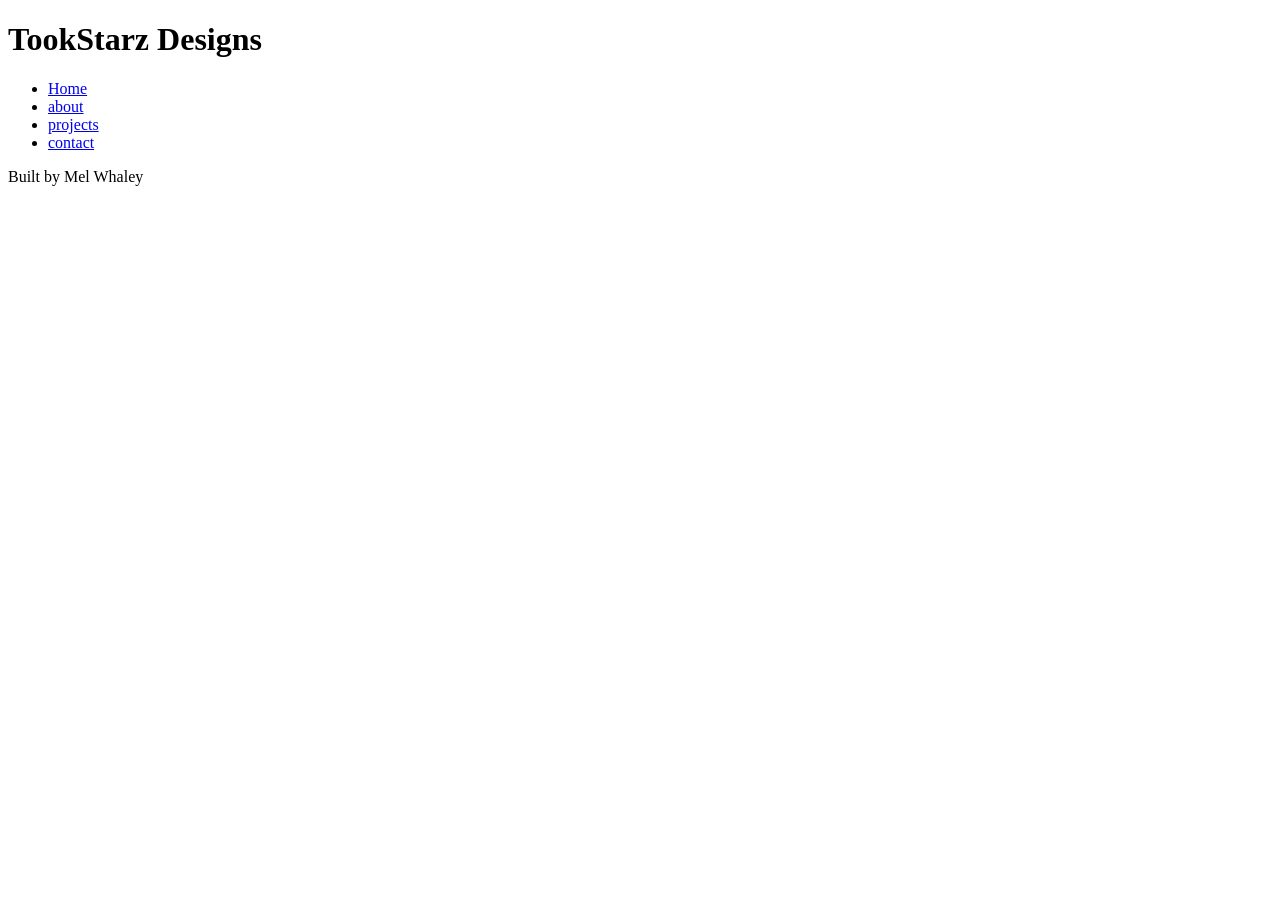
==== index.html @ 05fc2591 "html basics all the content necessary for code along" ====
<!DOCTYPE html>
<html lang="en">
<head>
    <meta charset="UTF-8">
    <meta name="viewport" content="width=device-width, initial-scale=1.0">
    <title>TookStarz Designs</title>
</head>
<body>
    <header>
        <h1>TookStarz Designs</h1>
        <p></p>
    </header>
    <nav>
    <ul>
        <li><a href="index.html">Home</a></li>
        <li><a href="about.html">about</a></li>
        <li><a href="projects.html">projects</a></li>
        <li><a href="contact.html">contact</a></li>
    </ul>
    </nav>
    <main>

    </main>
    <footer>
        <p>Built by Mel Whaley</p>
    </footer>
</body>
</html>
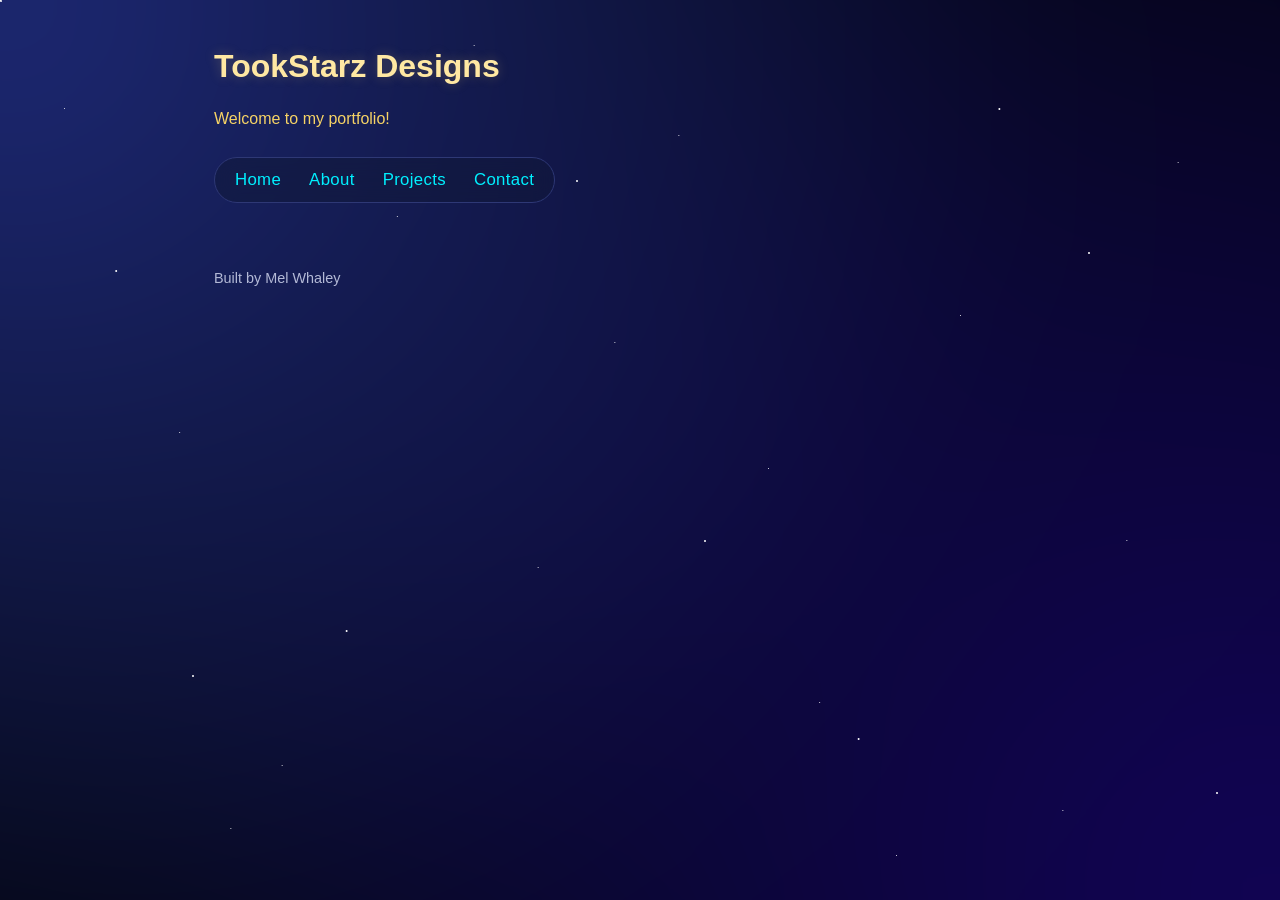
==== commit eb5184e7: "Style Corrections Corrected styles.css to style.css, custom background will appear." ====
--- a/index.html
+++ b/index.html
@@ -4,25 +4,40 @@
     <meta charset="UTF-8">
     <meta name="viewport" content="width=device-width, initial-scale=1.0">
     <title>TookStarz Designs</title>
+    <!-- Link your external stylesheet -->
+    <link rel="stylesheet" href="style.css">
 </head>
 <body>
-    <header>
-        <h1>TookStarz Designs</h1>
-        <p></p>
-    </header>
-    <nav>
-    <ul>
-        <li><a href="index.html">Home</a></li>
-        <li><a href="about.html">about</a></li>
-        <li><a href="projects.html">projects</a></li>
-        <li><a href="contact.html">contact</a></li>
-    </ul>
-    </nav>
-    <main>
+    <!-- Nebula background layers -->
+    <div class="nebula-container">
+        <div class="nebula-mesh"></div>
+        <div class="stars-layer-1"></div>
+        <div class="stars-layer-2"></div>
 
-    </main>
-    <footer>
-        <p>Built by Mel Whaley</p>
-    </footer>
+        <!-- Foreground content -->
+        <div class="content-wrapper">
+            <header>
+                <h1>TookStarz Designs</h1>
+                <p>Welcome to my portfolio!</p>
+            </header>
+
+            <nav aria-label="Main Navigation">
+                <ul>
+                    <li><a href="index.html">Home</a></li>
+                    <li><a href="about.html">About</a></li>
+                    <li><a href="projects.html">Projects</a></li>
+                    <li><a href="contact.html">Contact</a></li>
+                </ul>
+            </nav>
+
+            <main>
+                <!-- Add your project cards or intro sections here -->
+            </main>
+
+            <footer>
+                <p class="text-muted">Built by Mel Whaley</p>
+            </footer>
+        </div>
+    </div>
 </body>
 </html>
--- a/style.css
+++ b/style.css
@@ -0,0 +1,287 @@
+/* CSS by Mel Whaley */
+
+/* ==========================================================================
+   Space-Themed Color Palette & Variables
+   ========================================================================== */
+:root {
+  /* Surface & UI Accents */
+  --primary-color: #7B5CFA;        /* Deep Nebula Violet - buttons, active borders, focal accents */
+  --secondary-color: #12183A;      /* Midnight Surface - cards, navigation panels, elevated surfaces */
+  --secondary-border: #2E3875;     /* Subtle container outline to separate cards from the void */
+
+  /* Celestial Typography */
+  --text-color: #F6D365;           /* Warm Celestial Gold - primary body copy */
+  --text-heading: #FFE8A3;         /* Bright Starlight Gold - crisp headers */
+  --text-muted: #B3B9D6;           /* Soft Stardust Silver - subtitles, meta tags, and captions */
+
+  /* Cosmic Interactive States */
+  --link-color: #00F0FF;           /* Pulsar Cyan - high-contrast, luminous link text */
+  --link-hover-color: #FF5E8E;     /* Supernova Pink - energetic hover state */
+
+  /* Nebula Gradient Settings */
+  --nebula-tint: #1E2A78;          /* Deep royal blue accent from component controls */
+  --nebula-void: #010208;          /* Almost pure black void base */
+  --nebula-speed: 80s;             /* Animation loop duration */
+  --nebula-blur: 100px;            /* Vapor density */
+}
+
+/* ==========================================================================
+   Base Layout & Document Setup
+   ========================================================================== */
+*, *::before, *::after {
+  box-sizing: border-box;
+}
+
+html, body {
+  margin: 0;
+  padding: 0;
+  width: 100%;
+  min-height: 100%;
+  overflow-x: hidden;
+  background-color: var(--nebula-void);
+  font-family: -apple-system, BlinkMacSystemFont, "Segoe UI", Roboto, Helvetica, Arial, sans-serif;
+  color: var(--text-color);
+}
+
+/* ==========================================================================
+   Obsidian Nebula Animated Background
+   ========================================================================== */
+.nebula-container {
+  position: relative;
+  width: 100%;
+  min-height: 100vh;
+  overflow: hidden;
+  background-color: var(--nebula-void);
+}
+
+/* Swirling color mesh */
+.nebula-mesh {
+  position: absolute;
+  width: 200%;
+  height: 200%;
+  top: -50%;
+  left: -50%;
+  filter: blur(var(--nebula-blur));
+  background: 
+    radial-gradient(circle at 25% 25%, var(--nebula-tint) 0%, transparent 45%),
+    radial-gradient(circle at 75% 75%, #120458 0%, transparent 50%),
+    radial-gradient(circle at 50% 50%, #080B24 0%, var(--nebula-void) 70%),
+    radial-gradient(circle at 40% 80%, #1A0B2E 0%, transparent 40%),
+    radial-gradient(circle at 80% 20%, #050A30 0%, transparent 40%);
+  background-size: 100% 100%;
+  animation: rotateNebula var(--nebula-speed) linear infinite;
+  pointer-events: none;
+}
+
+@keyframes rotateNebula {
+  0% {
+    transform: rotate(0deg) scale(1);
+  }
+  50% {
+    transform: rotate(180deg) scale(1.1);
+  }
+  100% {
+    transform: rotate(360deg) scale(1);
+  }
+}
+
+/* Multi-layered CSS Starfield */
+.stars-layer-1,
+.stars-layer-2 {
+  position: absolute;
+  top: 0;
+  left: 0;
+  border-radius: 50%;
+  background: white;
+  z-index: 1;
+  pointer-events: none;
+}
+
+/* Layer 1: Fine distant stars */
+.stars-layer-1 {
+  width: 1px;
+  height: 1px;
+  box-shadow: 
+    5vw 12vh white, 14vw 48vh white, 22vw 85vh white, 31vw 24vh white,
+    42vw 63vh white, 53vw 15vh white, 64vw 78vh white, 75vw 35vh white,
+    83vw 90vh white, 92vw 18vh white, 18vw 92vh white, 37vw 5vh white,
+    60vw 52vh white, 88vw 60vh white, 48vw 38vh white, 70vw 95vh white;
+  animation: starTwinkle 3s ease-in-out infinite;
+}
+
+/* Layer 2: Brighter foreground stars with glow */
+.stars-layer-2 {
+  width: 2px;
+  height: 2px;
+  box-shadow: 
+    9vw 30vh 0 0 white, 27vw 70vh 0 0 white, 45vw 20vh 0 0 white,
+    67vw 82vh 0 0 white, 85vw 28vh 0 0 white, 15vw 75vh 0 0 white,
+    55vw 60vh 0 0 white, 78vw 12vh 0 0 white, 95vw 88vh 0 0 white;
+  animation: starTwinkle 4.5s ease-in-out infinite reverse;
+}
+
+@keyframes starTwinkle {
+  0%, 100% {
+    opacity: 0.1;
+  }
+  50% {
+    opacity: 0.8;
+  }
+}
+
+/* ==========================================================================
+   Typography & Structure
+   ========================================================================== */
+.content-wrapper {
+  position: relative;
+  z-index: 2;
+  max-width: 900px;
+  margin: 0 auto;
+  padding: 3rem 1.5rem;
+}
+
+h1, h2, h3, h4, h5, h6 {
+  color: var(--text-heading);
+  text-shadow: 0 0 12px rgba(246, 211, 101, 0.25);
+  margin-top: 0;
+}
+
+p {
+  line-height: 1.65;
+  color: var(--text-color);
+}
+
+.text-muted {
+  color: var(--text-muted);
+}
+
+/* ==========================================================================
+   Navigation Bar
+   ========================================================================== */
+nav {
+  margin: 1.5rem 0 2.5rem;
+}
+
+nav ul {
+  display: flex;
+  flex-wrap: wrap;
+  list-style: none;
+  padding: 0.75rem 1.25rem;
+  margin: 0;
+  gap: 1.75rem;
+  background: rgba(18, 24, 58, 0.55);
+  border: 1px solid var(--secondary-border);
+  border-radius: 9999px;
+  backdrop-filter: blur(12px);
+  -webkit-backdrop-filter: blur(12px);
+  width: fit-content;
+}
+
+nav a {
+  text-transform: capitalize;
+  font-size: 1.05rem;
+  letter-spacing: 0.02em;
+}
+
+/* ==========================================================================
+   Anchor Links & Buttons
+   ========================================================================== */
+a {
+  color: var(--link-color);
+  text-decoration: none;
+  font-weight: 500;
+  transition: color 0.2s ease, text-shadow 0.2s ease;
+}
+
+a:hover {
+  color: var(--link-hover-color);
+  text-shadow: 0 0 8px rgba(255, 94, 142, 0.4);
+}
+
+.button-primary {
+  display: inline-block;
+  background-color: var(--primary-color);
+  color: #FFFFFF;
+  padding: 0.75rem 1.5rem;
+  border-radius: 6px;
+  border: none;
+  font-weight: 600;
+  cursor: pointer;
+  text-align: center;
+  transition: transform 0.15s ease, background-color 0.2s ease, box-shadow 0.2s ease;
+}
+
+.button-primary:hover {
+  background-color: #9275FF;
+  box-shadow: 0 0 16px rgba(123, 92, 250, 0.5);
+  transform: translateY(-1px);
+  color: #FFFFFF;
+}
+
+/* ==========================================================================
+   Cards / Content Sections
+   ========================================================================== */
+.space-card {
+  background: rgba(18, 24, 58, 0.7);
+  border: 1px solid var(--secondary-border);
+  border-radius: 12px;
+  padding: 2rem;
+  backdrop-filter: blur(16px);
+  -webkit-backdrop-filter: blur(16px);
+  box-shadow: 0 8px 32px rgba(0, 0, 0, 0.37);
+  margin-bottom: 2rem;
+}
+
+/* ==========================================================================
+   Contact Form Styles
+   ========================================================================== */
+.contact-form {
+  display: flex;
+  flex-direction: column;
+  gap: 1.25rem;
+}
+
+.form-group {
+  display: flex;
+  flex-direction: column;
+  gap: 0.5rem;
+}
+
+.form-group label {
+  color: var(--text-heading);
+  font-size: 0.95rem;
+  font-weight: 500;
+}
+
+.form-group input,
+.form-group textarea {
+  width: 100%;
+  padding: 0.75rem 1rem;
+  background: rgba(1, 2, 8, 0.6);
+  border: 1px solid var(--secondary-border);
+  border-radius: 8px;
+  color: #FFFFFF;
+  font-family: inherit;
+  font-size: 1rem;
+  outline: none;
+  transition: border-color 0.2s ease, box-shadow 0.2s ease;
+}
+
+.form-group input:focus,
+.form-group textarea:focus {
+  border-color: var(--link-color);
+  box-shadow: 0 0 10px rgba(0, 240, 255, 0.25);
+}
+
+.form-group input::placeholder,
+.form-group textarea::placeholder {
+  color: rgba(179, 185, 214, 0.5);
+}
+
+/* ==========================================================================
+   Footer
+   ========================================================================== */
+footer {
+  margin-top: 4rem;
+  font-size: 0.9rem;
+}
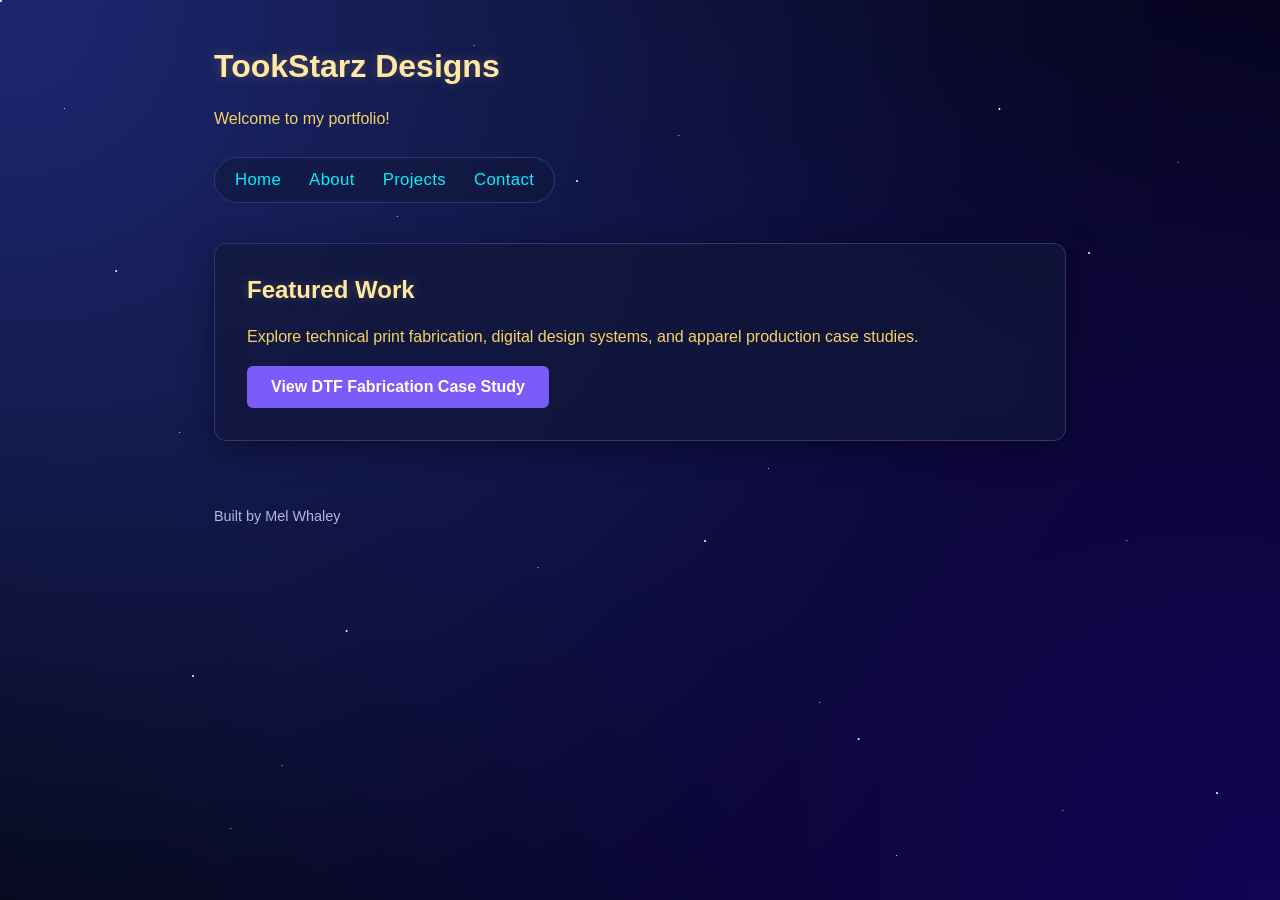
==== commit 2ba66b4d: "DTF Project 1 Adding in slide file and details about DTF, along with the 1st assignment" ====
--- a/index.html
+++ b/index.html
@@ -25,13 +25,19 @@
                 <ul>
                     <li><a href="index.html">Home</a></li>
                     <li><a href="about.html">About</a></li>
-                    <li><a href="projects.html">Projects</a></li>
+                    <li><a href="digital-to-film.html">Projects</a></li>
                     <li><a href="contact.html">Contact</a></li>
                 </ul>
             </nav>
 
             <main>
-                <!-- Add your project cards or intro sections here -->
+                <section class="space-card">
+                    <h2>Featured Work</h2>
+                    <p>
+                        Explore technical print fabrication, digital design systems, and apparel production case studies.
+                    </p>
+                    <a href="digital-to-film.html" class="button-primary">View DTF Fabrication Case Study</a>
+                </section>
             </main>
 
             <footer>
--- a/style.css
+++ b/style.css
@@ -155,6 +155,25 @@
   color: var(--text-muted);
 }
 
+/* Project Detail Lists */
+.project-details-list {
+  list-style: disc;
+  padding-left: 1.5rem;
+  margin: 1.25rem 0;
+  display: flex;
+  flex-direction: column;
+  gap: 0.85rem;
+}
+
+.project-details-list li {
+  line-height: 1.6;
+  color: var(--text-color);
+}
+
+.project-details-list strong {
+  color: var(--text-heading);
+}
+
 /* ==========================================================================
    Navigation Bar
    ========================================================================== */
@@ -233,6 +252,113 @@
 }
 
 /* ==========================================================================
+   CSS-Only Horizontal Slide Gallery (Scroll Snap)
+   ========================================================================== */
+.gallery-container {
+  position: relative;
+  width: 100%;
+  max-width: 850px;
+  margin: 1.75rem auto;
+  border-radius: 12px;
+  overflow: hidden;
+  background: rgba(1, 2, 8, 0.75);
+  border: 1px solid var(--secondary-border);
+  box-shadow: 0 8px 24px rgba(0, 0, 0, 0.6);
+}
+
+.slider {
+  display: flex;
+  flex-direction: row;
+  overflow-x: auto;
+  scroll-snap-type: x mandatory;
+  scroll-behavior: smooth;
+  scrollbar-width: thin;
+  scrollbar-color: var(--primary-color) rgba(1, 2, 8, 0.8);
+  -webkit-overflow-scrolling: touch;
+}
+
+.slider::-webkit-scrollbar {
+  height: 8px;
+}
+
+.slider::-webkit-scrollbar-track {
+  background: rgba(1, 2, 8, 0.8);
+}
+
+.slider::-webkit-scrollbar-thumb {
+  background-color: var(--primary-color);
+  border-radius: 4px;
+}
+
+/* Constrains each slide to exactly one viewport frame */
+.slide {
+  flex: 0 0 100%;
+  width: 100%;
+  scroll-snap-align: start;
+  scroll-snap-stop: always;
+  display: flex;
+  flex-direction: column;
+  align-items: center;
+  justify-content: center;
+  padding: 1.25rem;
+  box-sizing: border-box;
+}
+
+/* Scales images responsibly and keeps screenshots fully contained */
+.slide img {
+  width: 100%;
+  max-height: 440px;
+  object-fit: contain;
+  border-radius: 8px;
+  background: #000000;
+  border: 1px solid rgba(255, 255, 255, 0.08);
+}
+
+.slide-caption {
+  margin: 0.85rem 0 0;
+  font-size: 0.9rem;
+  color: var(--text-muted);
+  text-align: center;
+  line-height: 1.4;
+}
+
+/* Numbered Navigation Pills */
+.slider-nav {
+  display: flex;
+  justify-content: center;
+  align-items: center;
+  gap: 0.75rem;
+  padding: 0.85rem;
+  background: rgba(18, 24, 58, 0.6);
+  border-top: 1px solid var(--secondary-border);
+}
+
+.slider-nav a {
+  display: flex;
+  align-items: center;
+  justify-content: center;
+  width: 2.2rem;
+  height: 2.2rem;
+  border-radius: 50%;
+  background: rgba(18, 24, 58, 0.9);
+  border: 1px solid var(--secondary-border);
+  color: var(--link-color);
+  font-size: 0.9rem;
+  font-weight: 600;
+  text-decoration: none;
+  transition: all 0.2s ease;
+}
+
+.slider-nav a:hover,
+.slider-nav a:focus {
+  background: var(--primary-color);
+  color: #FFFFFF;
+  border-color: var(--primary-color);
+  box-shadow: 0 0 10px rgba(123, 92, 250, 0.5);
+  transform: translateY(-2px);
+}
+
+/* ==========================================================================
    Contact Form Styles
    ========================================================================== */
 .contact-form {
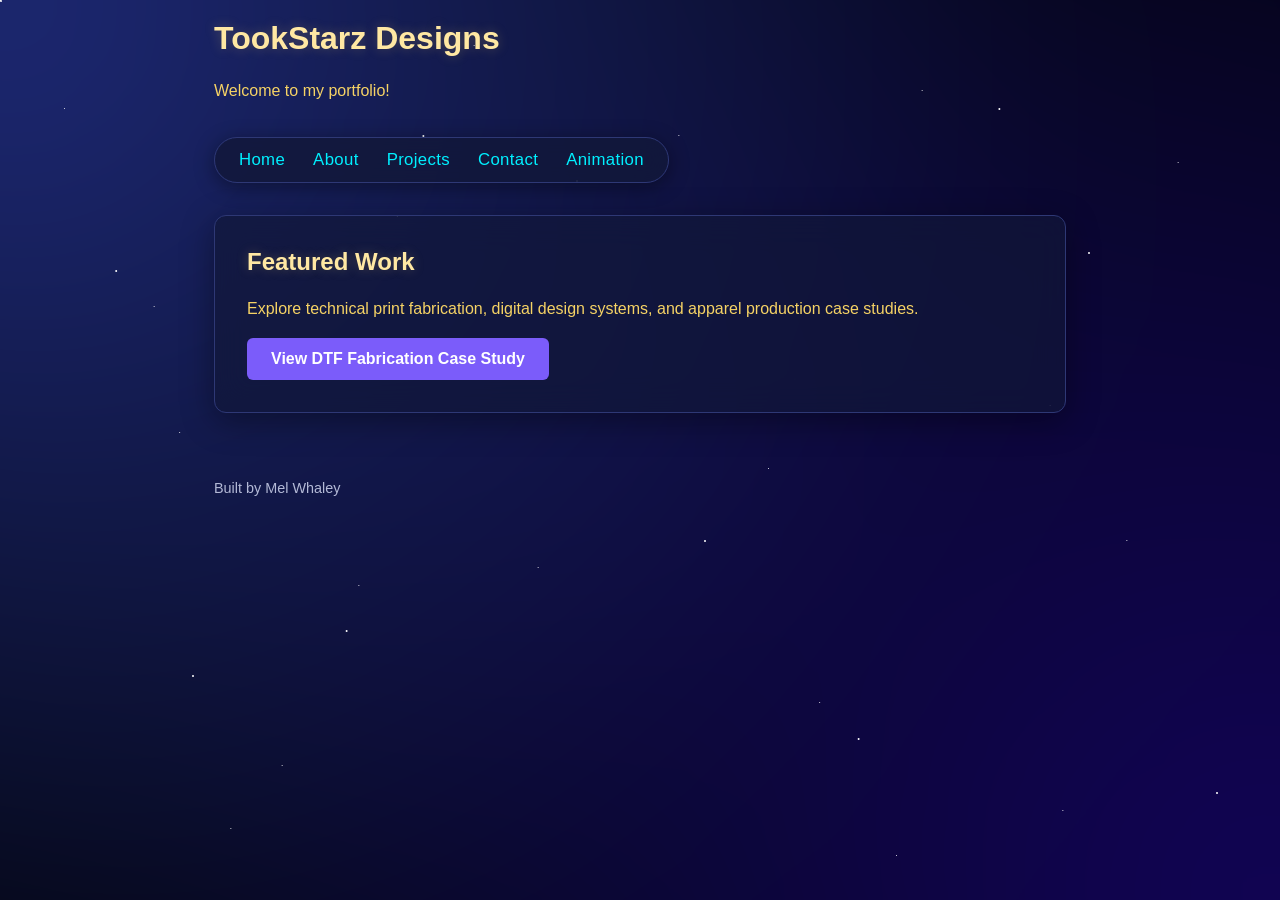
==== commit dd43f034: "Animation Page Added on animation page, along with mobile media on style.css" ====
--- a/index.html
+++ b/index.html
@@ -27,6 +27,7 @@
                     <li><a href="about.html">About</a></li>
                     <li><a href="digital-to-film.html">Projects</a></li>
                     <li><a href="contact.html">Contact</a></li>
+                    <li><a href="animation.html">Animation</a></li>
                 </ul>
             </nav>
 
--- a/style.css
+++ b/style.css
@@ -44,23 +44,22 @@
 }
 
 /* ==========================================================================
-   Obsidian Nebula Animated Background
+   Obsidian Nebula Animated Background (Full Page Persistent)
    ========================================================================== */
 .nebula-container {
   position: relative;
   width: 100%;
   min-height: 100vh;
-  overflow: hidden;
   background-color: var(--nebula-void);
 }
 
-/* Swirling color mesh */
+/* Swirling color mesh - fixed to viewport so it never cuts off on scroll */
 .nebula-mesh {
-  position: absolute;
-  width: 200%;
-  height: 200%;
-  top: -50%;
-  left: -50%;
+  position: fixed;
+  width: 200vw;
+  height: 200vh;
+  top: -50vh;
+  left: -50vw;
   filter: blur(var(--nebula-blur));
   background: 
     radial-gradient(circle at 25% 25%, var(--nebula-tint) 0%, transparent 45%),
@@ -71,6 +70,7 @@
   background-size: 100% 100%;
   animation: rotateNebula var(--nebula-speed) linear infinite;
   pointer-events: none;
+  z-index: 0;
 }
 
 @keyframes rotateNebula {
@@ -85,10 +85,10 @@
   }
 }
 
-/* Multi-layered CSS Starfield */
+/* Multi-layered CSS Starfield - fixed to viewport so stars persist through the entire page */
 .stars-layer-1,
 .stars-layer-2 {
-  position: absolute;
+  position: fixed;
   top: 0;
   left: 0;
   border-radius: 50%;
@@ -105,7 +105,8 @@
     5vw 12vh white, 14vw 48vh white, 22vw 85vh white, 31vw 24vh white,
     42vw 63vh white, 53vw 15vh white, 64vw 78vh white, 75vw 35vh white,
     83vw 90vh white, 92vw 18vh white, 18vw 92vh white, 37vw 5vh white,
-    60vw 52vh white, 88vw 60vh white, 48vw 38vh white, 70vw 95vh white;
+    60vw 52vh white, 88vw 60vh white, 48vw 38vh white, 70vw 95vh white,
+    12vw 34vh white, 28vw 65vh white, 72vw 10vh white, 82vw 45vh white;
   animation: starTwinkle 3s ease-in-out infinite;
 }
 
@@ -116,7 +117,8 @@
   box-shadow: 
     9vw 30vh 0 0 white, 27vw 70vh 0 0 white, 45vw 20vh 0 0 white,
     67vw 82vh 0 0 white, 85vw 28vh 0 0 white, 15vw 75vh 0 0 white,
-    55vw 60vh 0 0 white, 78vw 12vh 0 0 white, 95vw 88vh 0 0 white;
+    55vw 60vh 0 0 white, 78vw 12vh 0 0 white, 95vw 88vh 0 0 white,
+    33vw 15vh 0 0 white, 62vw 42vh 0 0 white;
   animation: starTwinkle 4.5s ease-in-out infinite reverse;
 }
 
@@ -137,7 +139,11 @@
   z-index: 2;
   max-width: 900px;
   margin: 0 auto;
-  padding: 3rem 1.5rem;
+  padding: 1.25rem 1.5rem 3rem;
+}
+
+header {
+  margin-bottom: 2rem;
 }
 
 h1, h2, h3, h4, h5, h6 {
@@ -175,25 +181,29 @@
 }
 
 /* ==========================================================================
-   Navigation Bar
+   Navigation Bar (Top-pinned & Sticky)
    ========================================================================== */
 nav {
-  margin: 1.5rem 0 2.5rem;
+  margin: 0 0 2rem 0;
+  position: sticky;
+  top: 1rem;
+  z-index: 100;
 }
 
 nav ul {
   display: flex;
   flex-wrap: wrap;
   list-style: none;
-  padding: 0.75rem 1.25rem;
+  padding: 0.75rem 1.5rem;
   margin: 0;
   gap: 1.75rem;
-  background: rgba(18, 24, 58, 0.55);
+  background: rgba(18, 24, 58, 0.85);
   border: 1px solid var(--secondary-border);
   border-radius: 9999px;
-  backdrop-filter: blur(12px);
-  -webkit-backdrop-filter: blur(12px);
+  backdrop-filter: blur(14px);
+  -webkit-backdrop-filter: blur(14px);
   width: fit-content;
+  box-shadow: 0 4px 20px rgba(0, 0, 0, 0.4);
 }
 
 nav a {
@@ -252,7 +262,7 @@
 }
 
 /* ==========================================================================
-   CSS-Only Horizontal Slide Gallery (Scroll Snap)
+   CSS-Only Horizontal Slide Gallery (Scroll Snap with Side Star Controls)
    ========================================================================== */
 .gallery-container {
   position: relative;
@@ -272,26 +282,18 @@
   overflow-x: auto;
   scroll-snap-type: x mandatory;
   scroll-behavior: smooth;
-  scrollbar-width: thin;
-  scrollbar-color: var(--primary-color) rgba(1, 2, 8, 0.8);
+  scrollbar-width: none;        /* Firefox */
+  -ms-overflow-style: none;     /* IE/Edge */
   -webkit-overflow-scrolling: touch;
 }
 
 .slider::-webkit-scrollbar {
-  height: 8px;
-}
-
-.slider::-webkit-scrollbar-track {
-  background: rgba(1, 2, 8, 0.8);
-}
-
-.slider::-webkit-scrollbar-thumb {
-  background-color: var(--primary-color);
-  border-radius: 4px;
+  display: none;                /* Chrome/Safari */
 }
 
 /* Constrains each slide to exactly one viewport frame */
 .slide {
+  position: relative;
   flex: 0 0 100%;
   width: 100%;
   scroll-snap-align: start;
@@ -300,7 +302,7 @@
   flex-direction: column;
   align-items: center;
   justify-content: center;
-  padding: 1.25rem;
+  padding: 1.25rem 3.5rem;      /* Extra left/right padding leaves breathing room for star buttons */
   box-sizing: border-box;
 }
 
@@ -322,40 +324,61 @@
   line-height: 1.4;
 }
 
-/* Numbered Navigation Pills */
-.slider-nav {
-  display: flex;
-  justify-content: center;
-  align-items: center;
-  gap: 0.75rem;
-  padding: 0.85rem;
-  background: rgba(18, 24, 58, 0.6);
-  border-top: 1px solid var(--secondary-border);
-}
-
-.slider-nav a {
+/* Side Navigation: Cosmic Star Buttons */
+.slider-arrow {
+  position: absolute;
+  top: 45%;
+  transform: translateY(-50%);
+  width: 2.75rem;
+  height: 2.75rem;
   display: flex;
   align-items: center;
   justify-content: center;
-  width: 2.2rem;
-  height: 2.2rem;
+  background: rgba(18, 24, 58, 0.85);
+  border: 1px solid var(--secondary-border);
+  color: var(--text-heading);   /* Celestial Starlight Gold */
   border-radius: 50%;
-  background: rgba(18, 24, 58, 0.9);
-  border: 1px solid var(--secondary-border);
-  color: var(--link-color);
-  font-size: 0.9rem;
-  font-weight: 600;
   text-decoration: none;
-  transition: all 0.2s ease;
-}
-
-.slider-nav a:hover,
-.slider-nav a:focus {
-  background: var(--primary-color);
-  color: #FFFFFF;
-  border-color: var(--primary-color);
-  box-shadow: 0 0 10px rgba(123, 92, 250, 0.5);
-  transform: translateY(-2px);
+  cursor: pointer;
+  z-index: 5;
+  transition: all 0.25s cubic-bezier(0.4, 0, 0.2, 1);
+  user-select: none;
+  box-shadow: 0 4px 12px rgba(0, 0, 0, 0.5);
+}
+
+.cosmic-icon {
+  font-size: 1.25rem;
+  line-height: 1;
+  display: inline-block;
+  transition: transform 0.25s ease, text-shadow 0.25s ease;
+}
+
+/* Positioning */
+.slider-arrow.prev {
+  left: 0.75rem;
+}
+
+.slider-arrow.next {
+  right: 0.75rem;
+}
+
+/* Cosmic Hover & Glow States */
+.slider-arrow.prev:hover .cosmic-icon {
+  transform: scale(1.25) rotate(-15deg);
+  text-shadow: 0 0 10px var(--text-heading), 0 0 20px var(--link-color);
+}
+
+.slider-arrow.next:hover .cosmic-icon {
+  transform: scale(1.25) rotate(15deg);
+  text-shadow: 0 0 10px var(--text-heading), 0 0 20px var(--link-color);
+}
+
+.slider-arrow:hover,
+.slider-arrow:focus {
+  background: var(--secondary-color);
+  border-color: var(--text-heading);
+  box-shadow: 0 0 16px rgba(246, 211, 101, 0.4), inset 0 0 8px rgba(123, 92, 250, 0.3);
+  transform: translateY(-50%) scale(1.08);
 }
 
 /* ==========================================================================
@@ -410,4 +433,107 @@
 footer {
   margin-top: 4rem;
   font-size: 0.9rem;
+}
+/* ==========================================================================
+   Mobile & Responsive Adaptations (Smartphones & Small Tablets)
+   ========================================================================== */
+
+@media (max-width: 768px) {
+    /* Prevent side-scrolling on mobile */
+    html, body {
+        overflow-x: hidden;
+        width: 100%;
+    }
+
+    /* Wrap and resize navigation pill */
+    nav {
+        top: 0.75rem;
+        padding: 0.5rem 0.75rem;
+        max-width: 94%;
+    }
+
+    nav ul {
+        gap: 0.5rem;
+        flex-wrap: wrap;
+        justify-content: center;
+    }
+
+    nav ul li a {
+        font-size: 0.8rem;
+        padding: 0.35rem 0.65rem;
+    }
+
+    /* Adjust page margins & typography */
+    .content-wrapper {
+        padding: 4.5rem 1rem 2rem 1rem;
+    }
+
+    header h1 {
+        font-size: 1.85rem;
+    }
+
+    header p {
+        font-size: 0.95rem;
+    }
+
+    /* Make cards fit edge-to-edge comfortably */
+    .space-card {
+        padding: 1.25rem 1rem;
+        margin-bottom: 1.75rem;
+        border-radius: 12px;
+    }
+
+    /* Sliders & Carousels: Adjust sizing for phone viewports */
+    .slider {
+        max-height: none;
+    }
+
+    .slide {
+        min-width: 100%;
+        padding: 0.5rem 0;
+    }
+
+    .slide img,
+    .slide video {
+        max-height: 280px;
+        width: 100%;
+        object-fit: contain;
+    }
+
+    /* Slider arrow button adjustments for easy touch targets */
+    .slider-arrow {
+        width: 36px;
+        height: 36px;
+        font-size: 0.9rem;
+    }
+
+    .slider-arrow.prev {
+        left: 6px;
+    }
+
+    .slider-arrow.next {
+        right: 6px;
+    }
+
+    .slide-caption {
+        font-size: 0.8rem;
+        padding: 0 0.5rem;
+    }
+
+    /* Fluid video embed iframe sizing */
+    .video-embed-container {
+        margin: 1.25rem 0;
+        border-radius: 8px;
+    }
+
+    /* Adjust brand banner sizing on about page */
+    .brand-banner {
+        max-width: 90%;
+    }
+
+    .identity-badge {
+        font-size: 0.85rem;
+        letter-spacing: 0.15em;
+        padding: 0.45rem 1rem;
+    }
 }
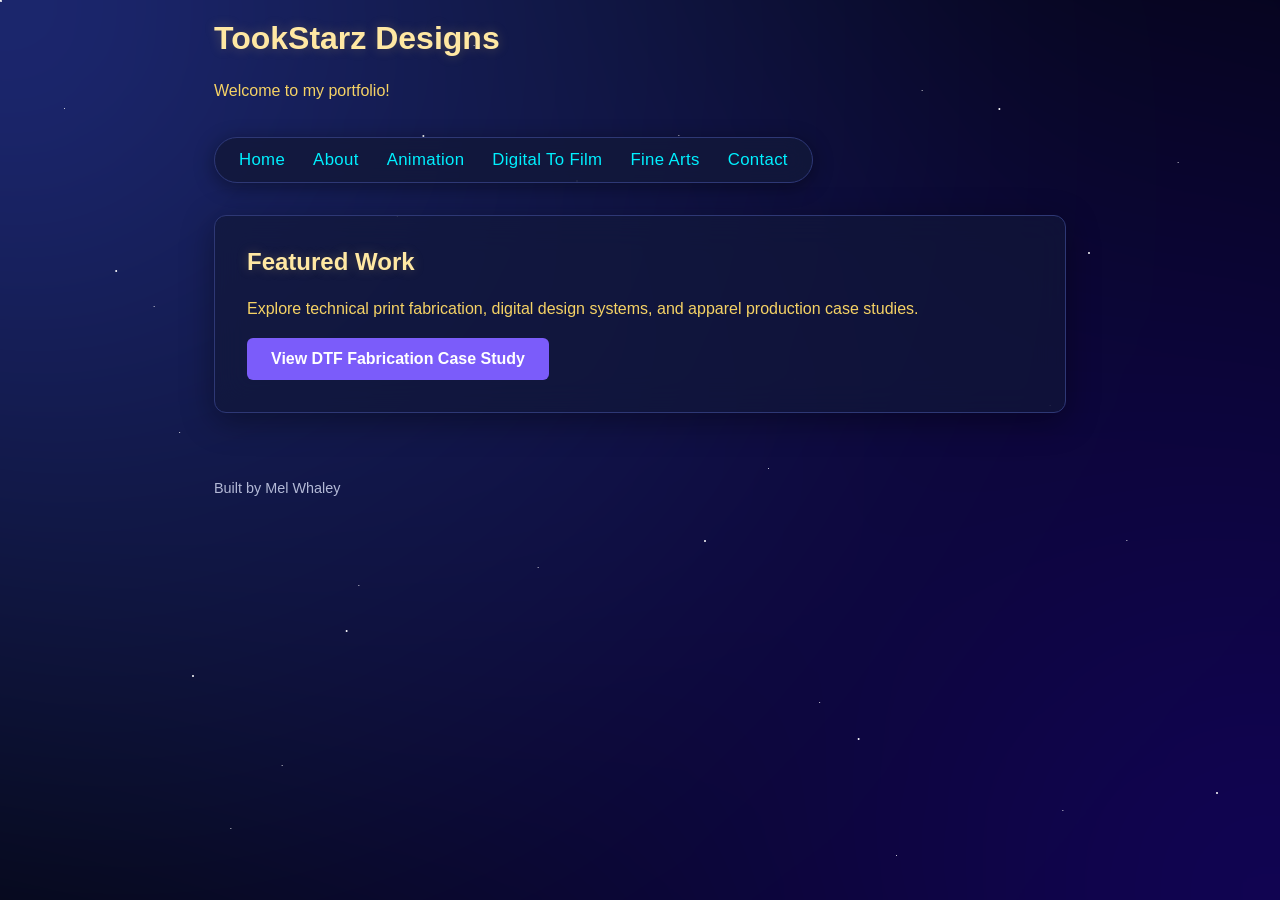
==== commit ee4a7ae3: "Fine Art Page Added on the Fine Art Page with the details/images. Created the graphic-design.html an" ====
--- a/index.html
+++ b/index.html
@@ -21,15 +21,17 @@
                 <p>Welcome to my portfolio!</p>
             </header>
 
-            <nav aria-label="Main Navigation">
-                <ul>
-                    <li><a href="index.html">Home</a></li>
-                    <li><a href="about.html">About</a></li>
-                    <li><a href="digital-to-film.html">Projects</a></li>
-                    <li><a href="contact.html">Contact</a></li>
-                    <li><a href="animation.html">Animation</a></li>
-                </ul>
-            </nav>
+         <!-- Navigation at the very top -->
+                <nav aria-label="Main Navigation">
+                    <ul>
+                        <li><a href="index.html">Home</a></li>
+                        <li><a href="about.html">About</a></li>
+                        <li><a href="animation.html">Animation</a></li>
+                        <li><a href="digital-to-film.html">Digital to Film</a></li>
+                        <li><a href="fine-art.html">Fine Arts</a></li>
+                        <li><a href="contact.html">Contact</a></li>
+                    </ul>
+                </nav>
 
             <main>
                 <section class="space-card">
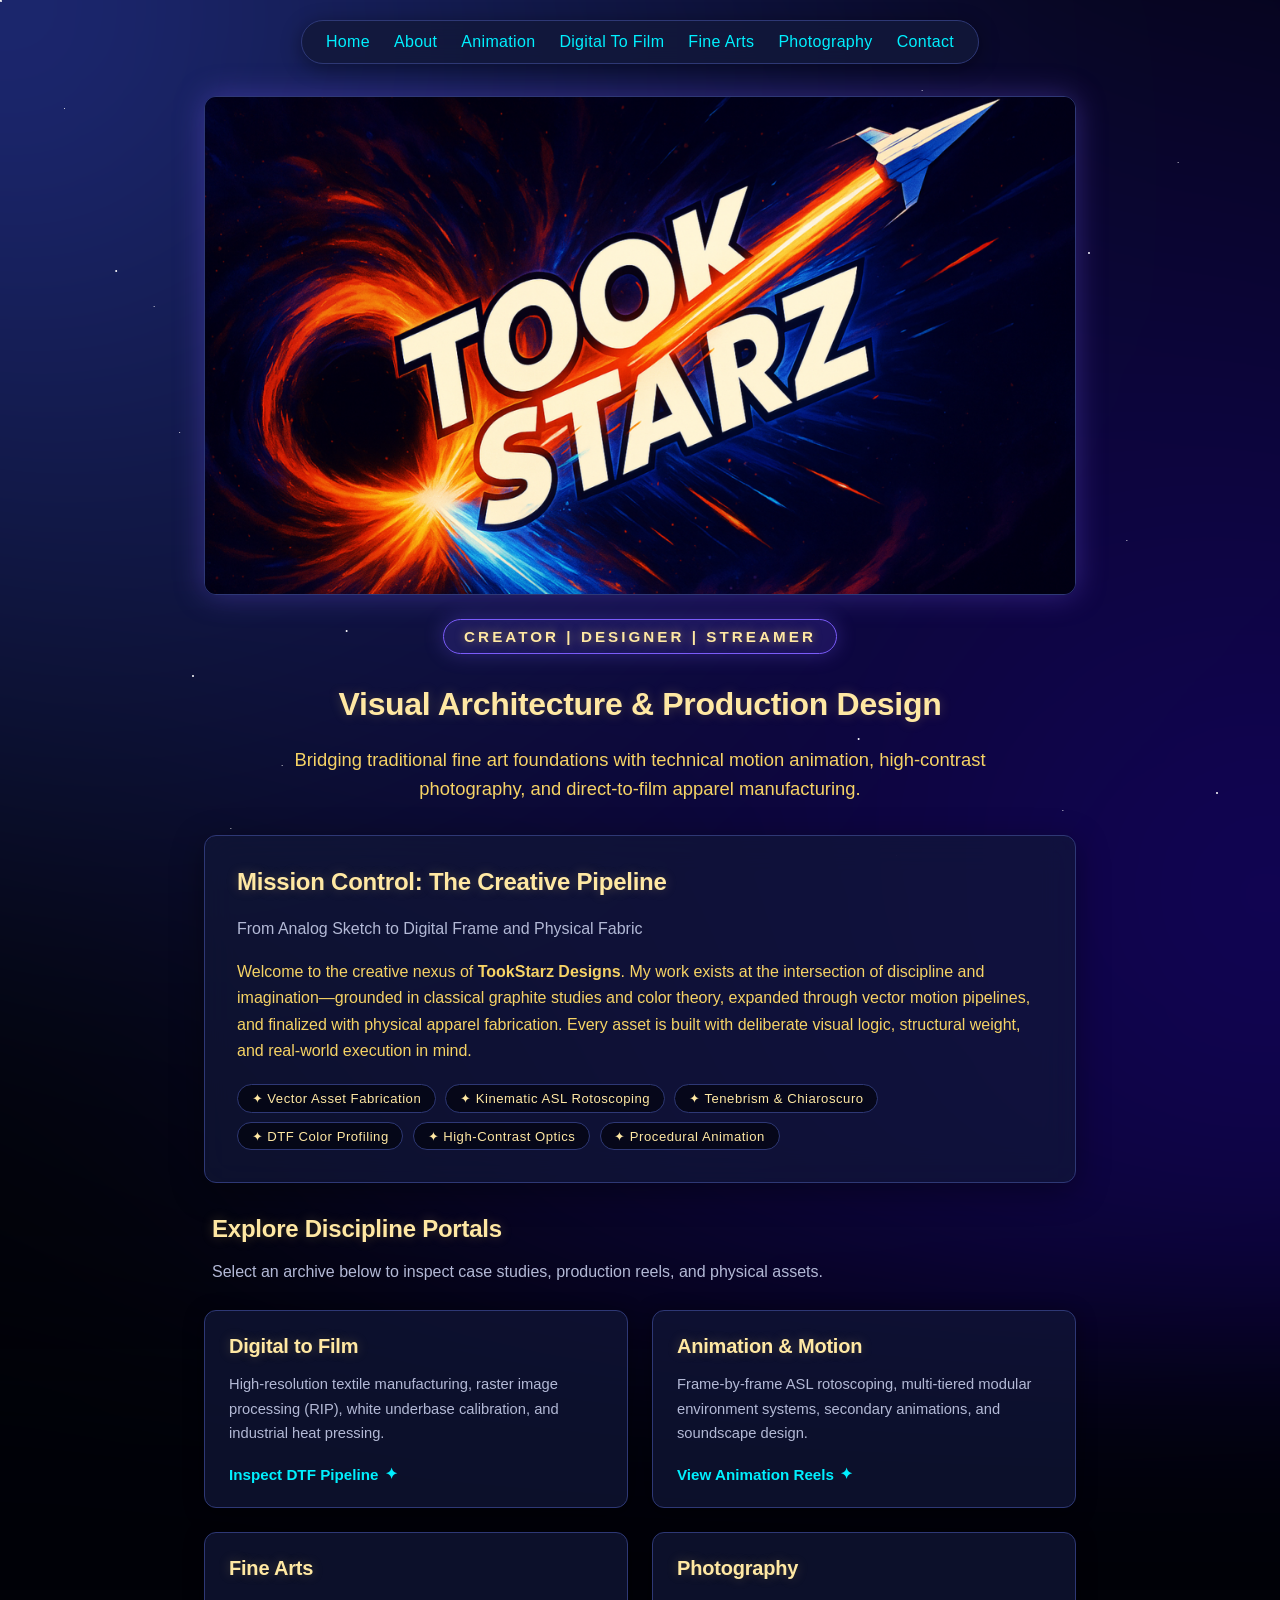
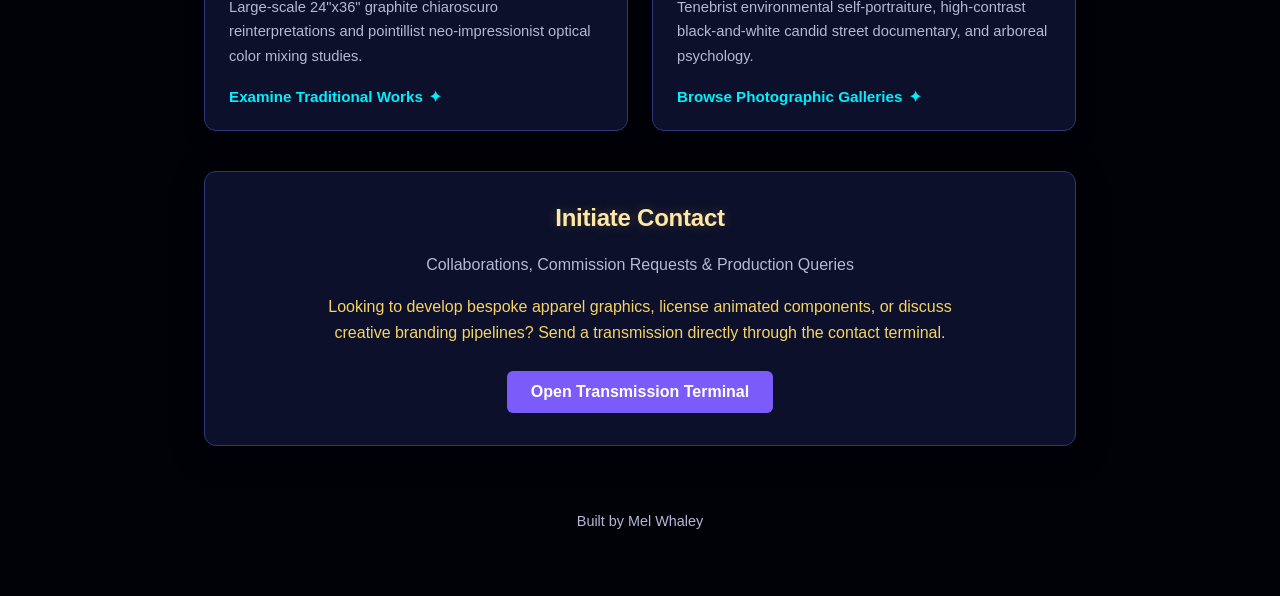
==== commit 9bdc4be6: "Final integration Updated the CSS to have all standards on all pages. Updated the index page to be c" ====
--- a/index.html
+++ b/index.html
@@ -3,9 +3,116 @@
 <head>
     <meta charset="UTF-8">
     <meta name="viewport" content="width=device-width, initial-scale=1.0">
-    <title>TookStarz Designs</title>
+    <title>TookStarz Designs - Multimedia Designer, Animator & Fabricator</title>
     <!-- Link your external stylesheet -->
     <link rel="stylesheet" href="style.css">
+    <style>
+        /* Homepage Hero & Portals Specific Styles */
+        .hero-banner-container {
+            display: flex;
+            justify-content: center;
+            align-items: center;
+            margin: 1rem 0 1.5rem 0;
+        }
+
+        .hero-banner-container img {
+            max-width: 100%;
+            height: auto;
+            border-radius: 12px;
+            border: 1px solid var(--secondary-border);
+            box-shadow: 0 0 30px rgba(123, 92, 250, 0.35);
+        }
+
+        .hero-tagline {
+            font-size: 1.15rem;
+            color: var(--text-color);
+            max-width: 750px;
+            margin: 1rem auto 0;
+            line-height: 1.6;
+        }
+
+        /* 2x2 Grid of Discipline Portals */
+        .portal-grid {
+            display: grid;
+            grid-template-columns: repeat(auto-fit, minmax(280px, 1fr));
+            gap: 1.5rem;
+            margin-top: 1.5rem;
+        }
+
+        .portal-card {
+            background: rgba(18, 24, 58, 0.7);
+            border: 1px solid var(--secondary-border);
+            border-radius: 12px;
+            padding: 1.5rem;
+            display: flex;
+            flex-direction: column;
+            justify-content: space-between;
+            transition: all 0.3s cubic-bezier(0.4, 0, 0.2, 1);
+            position: relative;
+            overflow: hidden;
+            box-shadow: 0 4px 20px rgba(0, 0, 0, 0.4);
+        }
+
+        .portal-card::before {
+            content: '';
+            position: absolute;
+            top: 0;
+            left: 0;
+            right: 0;
+            height: 3px;
+            background: linear-gradient(90deg, transparent, var(--link-color), transparent);
+            opacity: 0;
+            transition: opacity 0.3s ease;
+        }
+
+        .portal-card:hover {
+            transform: translateY(-4px);
+            border-color: var(--link-color);
+            box-shadow: 0 0 24px rgba(0, 240, 255, 0.25), 0 8px 32px rgba(0, 0, 0, 0.6);
+        }
+
+        .portal-card:hover::before {
+            opacity: 1;
+        }
+
+        .portal-card h3 {
+            margin-bottom: 0.5rem;
+            font-size: 1.25rem;
+        }
+
+        .portal-card p {
+            font-size: 0.92rem;
+            color: var(--text-muted);
+            margin-bottom: 1.25rem;
+            flex-grow: 1;
+        }
+
+        .portal-link {
+            font-size: 0.95rem;
+            font-weight: 600;
+            display: inline-flex;
+            align-items: center;
+            gap: 0.4rem;
+        }
+
+        /* Technical Skill Pills */
+        .skills-row {
+            display: flex;
+            flex-wrap: wrap;
+            gap: 0.6rem;
+            margin-top: 1.25rem;
+        }
+
+        .skill-pill {
+            background: rgba(1, 2, 8, 0.6);
+            border: 1px solid var(--secondary-border);
+            color: var(--text-heading);
+            padding: 0.35rem 0.85rem;
+            border-radius: 9999px;
+            font-size: 0.82rem;
+            letter-spacing: 0.04em;
+        }
+    </style>
 </head>
 <body>
     <!-- Nebula background layers -->
@@ -16,30 +123,115 @@
 
         <!-- Foreground content -->
         <div class="content-wrapper">
-            <header>
-                <h1>TookStarz Designs</h1>
-                <p>Welcome to my portfolio!</p>
+            <!-- Navigation at the very top (Alphabetical) -->
+            <nav aria-label="Main Navigation">
+                <ul>
+                    <li><a href="index.html">Home</a></li>
+                    <li><a href="about.html">About</a></li>
+                    <li><a href="animation.html">Animation</a></li>
+                    <li><a href="digital-to-film.html">Digital to Film</a></li>
+                    <li><a href="fine-art.html">Fine Arts</a></li>
+                    <li><a href="photography.html">Photography</a></li>
+                    <li><a href="contact.html">Contact</a></li>
+                </ul>
+            </nav>
+
+            <header style="text-align: center;">
+                <!-- Brand Banner -->
+                <div class="hero-banner-container">
+                    <img src="images/1.png" alt="TookStarz Designs logo banner">
+                </div>
+
+                <div class="identity-badge-container">
+                    <span class="identity-badge">CREATOR | DESIGNER | STREAMER</span>
+                </div>
+
+                <h1>Visual Architecture &amp; Production Design</h1>
+                <p class="hero-tagline">
+                    Bridging traditional fine art foundations with technical motion animation, high-contrast photography, and direct-to-film apparel manufacturing.
+                </p>
             </header>
 
-         <!-- Navigation at the very top -->
-                <nav aria-label="Main Navigation">
-                    <ul>
-                        <li><a href="index.html">Home</a></li>
-                        <li><a href="about.html">About</a></li>
-                        <li><a href="animation.html">Animation</a></li>
-                        <li><a href="digital-to-film.html">Digital to Film</a></li>
-                        <li><a href="fine-art.html">Fine Arts</a></li>
-                        <li><a href="contact.html">Contact</a></li>
-                    </ul>
-                </nav>
-
             <main>
+                <!-- Overview Mission Statement -->
                 <section class="space-card">
-                    <h2>Featured Work</h2>
+                    <h2>Mission Control: The Creative Pipeline</h2>
+                    <p class="text-muted">From Analog Sketch to Digital Frame and Physical Fabric</p>
                     <p>
-                        Explore technical print fabrication, digital design systems, and apparel production case studies.
+                        Welcome to the creative nexus of <strong>TookStarz Designs</strong>. My work exists at the intersection of discipline and imagination—grounded in classical graphite studies and color theory, expanded through vector motion pipelines, and finalized with physical apparel fabrication. Every asset is built with deliberate visual logic, structural weight, and real-world execution in mind.
                     </p>
-                    <a href="digital-to-film.html" class="button-primary">View DTF Fabrication Case Study</a>
+
+                    <!-- Core Competency Tags -->
+                    <div class="skills-row">
+                        <span class="skill-pill">✦ Vector Asset Fabrication</span>
+                        <span class="skill-pill">✦ Kinematic ASL Rotoscoping</span>
+                        <span class="skill-pill">✦ Tenebrism &amp; Chiaroscuro</span>
+                        <span class="skill-pill">✦ DTF Color Profiling</span>
+                        <span class="skill-pill">✦ High-Contrast Optics</span>
+                        <span class="skill-pill">✦ Procedural Animation</span>
+                    </div>
+                </section>
+
+                <!-- 2x2 Discipline Exploration Grid -->
+                <section>
+                    <h2 style="margin-left: 0.5rem; margin-bottom: 0.5rem;">Explore Discipline Portals</h2>
+                    <p class="text-muted" style="margin-left: 0.5rem; margin-bottom: 1.5rem;">Select an archive below to inspect case studies, production reels, and physical assets.</p>
+
+                    <div class="portal-grid">
+                        <!-- Portal 1: DTF Print Fabrication -->
+                        <div class="portal-card">
+                            <div>
+                                <h3>Digital to Film</h3>
+                                <p>High-resolution textile manufacturing, raster image processing (RIP), white underbase calibration, and industrial heat pressing.</p>
+                            </div>
+                            <a href="digital-to-film.html" class="portal-link">
+                                <span>Inspect DTF Pipeline</span> ✦
+                            </a>
+                        </div>
+
+                        <!-- Portal 2: Animation & Motion -->
+                        <div class="portal-card">
+                            <div>
+                                <h3>Animation &amp; Motion</h3>
+                                <p>Frame-by-frame ASL rotoscoping, multi-tiered modular environment systems, secondary animations, and soundscape design.</p>
+                            </div>
+                            <a href="animation.html" class="portal-link">
+                                <span>View Animation Reels</span> ✦
+                            </a>
+                        </div>
+
+                        <!-- Portal 3: Fine Arts Foundations -->
+                        <div class="portal-card">
+                            <div>
+                                <h3>Fine Arts</h3>
+                                <p>Large-scale 24"x36" graphite chiaroscuro reinterpretations and pointillist neo-impressionist optical color mixing studies.</p>
+                            </div>
+                            <a href="fine-art.html" class="portal-link">
+                                <span>Examine Traditional Works</span> ✦
+                            </a>
+                        </div>
+
+                        <!-- Portal 4: Photography & Lighting -->
+                        <div class="portal-card">
+                            <div>
+                                <h3>Photography</h3>
+                                <p>Tenebrist environmental self-portraiture, high-contrast black-and-white candid street documentary, and arboreal psychology.</p>
+                            </div>
+                            <a href="photography.html" class="portal-link">
+                                <span>Browse Photographic Galleries</span> ✦
+                            </a>
+                        </div>
+                    </div>
+                </section>
+
+                <!-- Call to Connect / Inquire -->
+                <section class="space-card" style="margin-top: 2.5rem; text-align: center;">
+                    <h2>Initiate Contact</h2>
+                    <p class="text-muted">Collaborations, Commission Requests &amp; Production Queries</p>
+                    <p style="max-width: 650px; margin: 0 auto 1.5rem;">
+                        Looking to develop bespoke apparel graphics, license animated components, or discuss creative branding pipelines? Send a transmission directly through the contact terminal.
+                    </p>
+                    <a href="contact.html" class="button-primary">Open Transmission Terminal</a>
                 </section>
             </main>
 
--- a/style.css
+++ b/style.css
@@ -32,6 +32,10 @@
   box-sizing: border-box;
 }
 
+html {
+  scroll-behavior: smooth;
+}
+
 html, body {
   margin: 0;
   padding: 0;
@@ -41,6 +45,28 @@
   background-color: var(--nebula-void);
   font-family: -apple-system, BlinkMacSystemFont, "Segoe UI", Roboto, Helvetica, Arial, sans-serif;
   color: var(--text-color);
+}
+
+/* Celestial Highlighting */
+::selection {
+  background: var(--primary-color);
+  color: #FFFFFF;
+}
+
+/* Custom Obsidian Scrollbar for Desktop Browsers */
+::-webkit-scrollbar {
+  width: 10px;
+}
+::-webkit-scrollbar-track {
+  background: var(--nebula-void);
+}
+::-webkit-scrollbar-thumb {
+  background: #1a224a;
+  border-radius: 5px;
+  border: 1px solid var(--secondary-border);
+}
+::-webkit-scrollbar-thumb:hover {
+  background: var(--primary-color);
 }
 
 /* ==========================================================================
@@ -71,6 +97,7 @@
   animation: rotateNebula var(--nebula-speed) linear infinite;
   pointer-events: none;
   z-index: 0;
+  will-change: transform;
 }
 
 @keyframes rotateNebula {
@@ -137,7 +164,7 @@
 .content-wrapper {
   position: relative;
   z-index: 2;
-  max-width: 900px;
+  max-width: 920px;
   margin: 0 auto;
   padding: 1.25rem 1.5rem 3rem;
 }
@@ -150,6 +177,7 @@
   color: var(--text-heading);
   text-shadow: 0 0 12px rgba(246, 211, 101, 0.25);
   margin-top: 0;
+  letter-spacing: -0.01em;
 }
 
 p {
@@ -188,6 +216,8 @@
   position: sticky;
   top: 1rem;
   z-index: 100;
+  display: flex;
+  justify-content: center;
 }
 
 nav ul {
@@ -196,7 +226,7 @@
   list-style: none;
   padding: 0.75rem 1.5rem;
   margin: 0;
-  gap: 1.75rem;
+  gap: 1.5rem;
   background: rgba(18, 24, 58, 0.85);
   border: 1px solid var(--secondary-border);
   border-radius: 9999px;
@@ -208,7 +238,7 @@
 
 nav a {
   text-transform: capitalize;
-  font-size: 1.05rem;
+  font-size: 1rem;
   letter-spacing: 0.02em;
 }
 
@@ -306,8 +336,9 @@
   box-sizing: border-box;
 }
 
-/* Scales images responsibly and keeps screenshots fully contained */
-.slide img {
+/* Scales images responsibly and keeps media contained */
+.slide img,
+.slide video {
   width: 100%;
   max-height: 440px;
   object-fit: contain;
@@ -321,7 +352,7 @@
   font-size: 0.9rem;
   color: var(--text-muted);
   text-align: center;
-  line-height: 1.4;
+  line-height: 1.45;
 }
 
 /* Side Navigation: Cosmic Star Buttons */
@@ -382,6 +413,137 @@
 }
 
 /* ==========================================================================
+   Fine Art Showcase Frames & Photo Layouts
+   ========================================================================== */
+.art-showcase-frame {
+  display: flex;
+  justify-content: center;
+  align-items: center;
+  padding: 1rem;
+  margin: 1.75rem 0;
+  background: rgba(0, 0, 0, 0.4);
+  border: 1px solid var(--secondary-border);
+  border-radius: 12px;
+  box-shadow: 0 0 24px rgba(123, 92, 250, 0.25), inset 0 0 20px rgba(0, 0, 0, 0.6);
+}
+
+.art-showcase-frame img {
+  max-width: 100%;
+  height: auto;
+  max-height: 720px;
+  object-fit: contain;
+  border-radius: 8px;
+  box-shadow: 0 8px 32px rgba(0, 0, 0, 0.8);
+  transition: transform 0.3s ease, box-shadow 0.3s ease;
+}
+
+.art-showcase-frame img:hover {
+  transform: scale(1.015);
+  box-shadow: 0 0 28px rgba(0, 240, 255, 0.35), 0 12px 40px rgba(0, 0, 0, 0.9);
+}
+
+.photo-slide-content {
+  display: flex;
+  flex-direction: column;
+  align-items: center;
+  gap: 0.75rem;
+  width: 100%;
+}
+
+.slide-title-tag {
+  color: var(--text-heading);
+  font-size: 1.15rem;
+  font-weight: 700;
+  letter-spacing: 0.05em;
+  margin-top: 0.5rem;
+}
+
+/* ==========================================================================
+   Responsive Video Embeds & Social Links
+   ========================================================================== */
+.video-embed-container {
+  position: relative;
+  width: 100%;
+  padding-bottom: 56.25%; /* 16:9 Aspect Ratio */
+  height: 0;
+  overflow: hidden;
+  border-radius: 12px;
+  border: 1px solid var(--secondary-border);
+  box-shadow: 0 0 24px rgba(123, 92, 250, 0.3), 0 8px 32px rgba(0, 0, 0, 0.7);
+  margin: 1.75rem 0;
+  background: #000000;
+}
+
+.video-embed-container iframe {
+  position: absolute;
+  top: 0;
+  left: 0;
+  width: 100%;
+  height: 100%;
+  border: 0;
+}
+
+.video-fallback-link {
+  display: inline-flex;
+  align-items: center;
+  gap: 0.5rem;
+  margin-top: 0.5rem;
+  font-size: 0.95rem;
+}
+
+/* Social & Professional Pill Buttons */
+.social-links-grid {
+  display: flex;
+  flex-wrap: wrap;
+  gap: 0.85rem;
+  margin-top: 0.85rem;
+}
+
+.cosmic-link-button {
+  display: inline-flex;
+  align-items: center;
+  gap: 0.5rem;
+  padding: 0.6rem 1.25rem;
+  background: rgba(18, 24, 58, 0.6);
+  border: 1px solid var(--secondary-border);
+  border-radius: 9999px;
+  color: var(--link-color);
+  text-decoration: none;
+  font-size: 0.92rem;
+  font-weight: 600;
+  transition: all 0.25s ease;
+  box-shadow: 0 4px 14px rgba(0, 0, 0, 0.4);
+}
+
+.cosmic-link-button:hover {
+  background: rgba(0, 240, 255, 0.15);
+  border-color: var(--link-color);
+  transform: translateY(-2px);
+  box-shadow: 0 0 18px rgba(0, 240, 255, 0.45);
+  color: #ffffff;
+}
+
+/* Identity Badge on About Page */
+.identity-badge-container {
+  display: flex;
+  justify-content: center;
+  margin: 1rem 0 2rem 0;
+}
+
+.identity-badge {
+  background: rgba(123, 92, 250, 0.15);
+  border: 1px solid var(--primary-color);
+  color: var(--text-heading);
+  padding: 0.5rem 1.25rem;
+  border-radius: 9999px;
+  font-size: 0.95rem;
+  font-weight: 700;
+  letter-spacing: 0.2em;
+  text-shadow: 0 0 10px rgba(246, 211, 101, 0.5);
+  box-shadow: 0 0 20px rgba(123, 92, 250, 0.3);
+}
+
+/* ==========================================================================
    Contact Form Styles
    ========================================================================== */
 .contact-form {
@@ -433,107 +595,122 @@
 footer {
   margin-top: 4rem;
   font-size: 0.9rem;
-}
+  text-align: center;
+}
+
+/* ==========================================================================
+   Accessibility: Reduced Motion Preference
+   ========================================================================== */
+@media (prefers-reduced-motion: reduce) {
+  .nebula-mesh {
+    animation: none;
+  }
+  .stars-layer-1,
+  .stars-layer-2 {
+    animation: none;
+    opacity: 0.4;
+  }
+  .slider {
+    scroll-behavior: auto;
+  }
+  .slider-arrow,
+  .cosmic-link-button {
+    transition: none;
+  }
+}
+
 /* ==========================================================================
    Mobile & Responsive Adaptations (Smartphones & Small Tablets)
    ========================================================================== */
-
 @media (max-width: 768px) {
-    /* Prevent side-scrolling on mobile */
-    html, body {
-        overflow-x: hidden;
-        width: 100%;
-    }
-
-    /* Wrap and resize navigation pill */
-    nav {
-        top: 0.75rem;
-        padding: 0.5rem 0.75rem;
-        max-width: 94%;
-    }
-
-    nav ul {
-        gap: 0.5rem;
-        flex-wrap: wrap;
-        justify-content: center;
-    }
-
-    nav ul li a {
-        font-size: 0.8rem;
-        padding: 0.35rem 0.65rem;
-    }
-
-    /* Adjust page margins & typography */
-    .content-wrapper {
-        padding: 4.5rem 1rem 2rem 1rem;
-    }
-
-    header h1 {
-        font-size: 1.85rem;
-    }
-
-    header p {
-        font-size: 0.95rem;
-    }
-
-    /* Make cards fit edge-to-edge comfortably */
-    .space-card {
-        padding: 1.25rem 1rem;
-        margin-bottom: 1.75rem;
-        border-radius: 12px;
-    }
-
-    /* Sliders & Carousels: Adjust sizing for phone viewports */
-    .slider {
-        max-height: none;
-    }
-
-    .slide {
-        min-width: 100%;
-        padding: 0.5rem 0;
-    }
-
-    .slide img,
-    .slide video {
-        max-height: 280px;
-        width: 100%;
-        object-fit: contain;
-    }
-
-    /* Slider arrow button adjustments for easy touch targets */
-    .slider-arrow {
-        width: 36px;
-        height: 36px;
-        font-size: 0.9rem;
-    }
-
-    .slider-arrow.prev {
-        left: 6px;
-    }
-
-    .slider-arrow.next {
-        right: 6px;
-    }
-
-    .slide-caption {
-        font-size: 0.8rem;
-        padding: 0 0.5rem;
-    }
-
-    /* Fluid video embed iframe sizing */
-    .video-embed-container {
-        margin: 1.25rem 0;
-        border-radius: 8px;
-    }
-
-    /* Adjust brand banner sizing on about page */
-    .brand-banner {
-        max-width: 90%;
-    }
-
-    .identity-badge {
-        font-size: 0.85rem;
-        letter-spacing: 0.15em;
-        padding: 0.45rem 1rem;
-    }
+  html, body {
+    overflow-x: hidden;
+    width: 100%;
+  }
+
+  nav {
+    top: 0.75rem;
+    padding: 0;
+    max-width: 95%;
+  }
+
+  nav ul {
+    gap: 0.5rem;
+    padding: 0.5rem 0.75rem;
+    flex-wrap: wrap;
+    justify-content: center;
+  }
+
+  nav ul li a {
+    font-size: 0.82rem;
+    padding: 0.3rem 0.5rem;
+  }
+
+  .content-wrapper {
+    padding: 4.5rem 1rem 2rem 1rem;
+  }
+
+  header h1 {
+    font-size: 1.85rem;
+  }
+
+  header p {
+    font-size: 0.95rem;
+  }
+
+  .space-card {
+    padding: 1.25rem 1rem;
+    margin-bottom: 1.75rem;
+    border-radius: 12px;
+  }
+
+  .slider {
+    max-height: none;
+  }
+
+  .slide {
+    min-width: 100%;
+    padding: 0.75rem 2.75rem;
+  }
+
+  .slide img,
+  .slide video {
+    max-height: 280px;
+    width: 100%;
+    object-fit: contain;
+  }
+
+  .slider-arrow {
+    width: 36px;
+    height: 36px;
+    font-size: 0.9rem;
+  }
+
+  .slider-arrow.prev {
+    left: 4px;
+  }
+
+  .slider-arrow.next {
+    right: 4px;
+  }
+
+  .slide-caption {
+    font-size: 0.82rem;
+    padding: 0 0.25rem;
+  }
+
+  .video-embed-container {
+    margin: 1.25rem 0;
+    border-radius: 8px;
+  }
+
+  .identity-badge {
+    font-size: 0.8rem;
+    letter-spacing: 0.15em;
+    padding: 0.45rem 1rem;
+  }
+
+  .social-links-grid {
+    justify-content: center;
+  }
 }
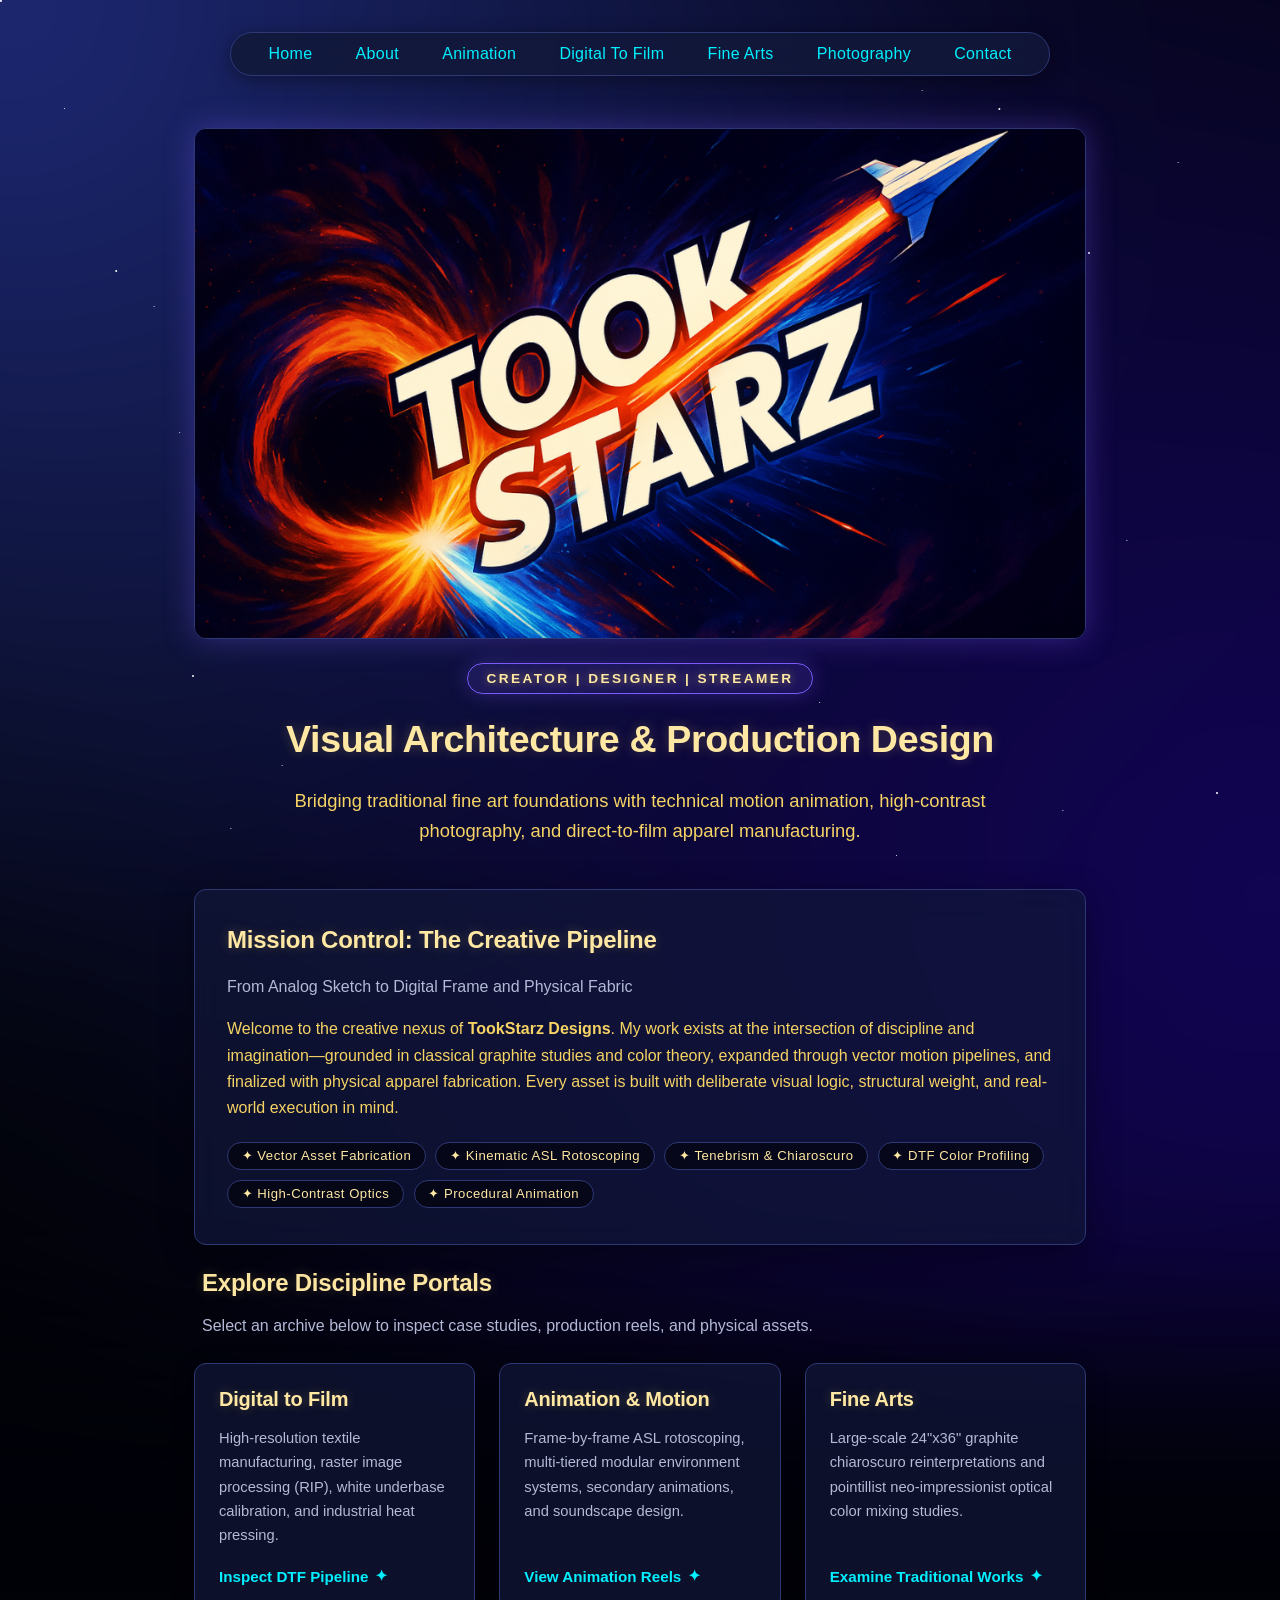
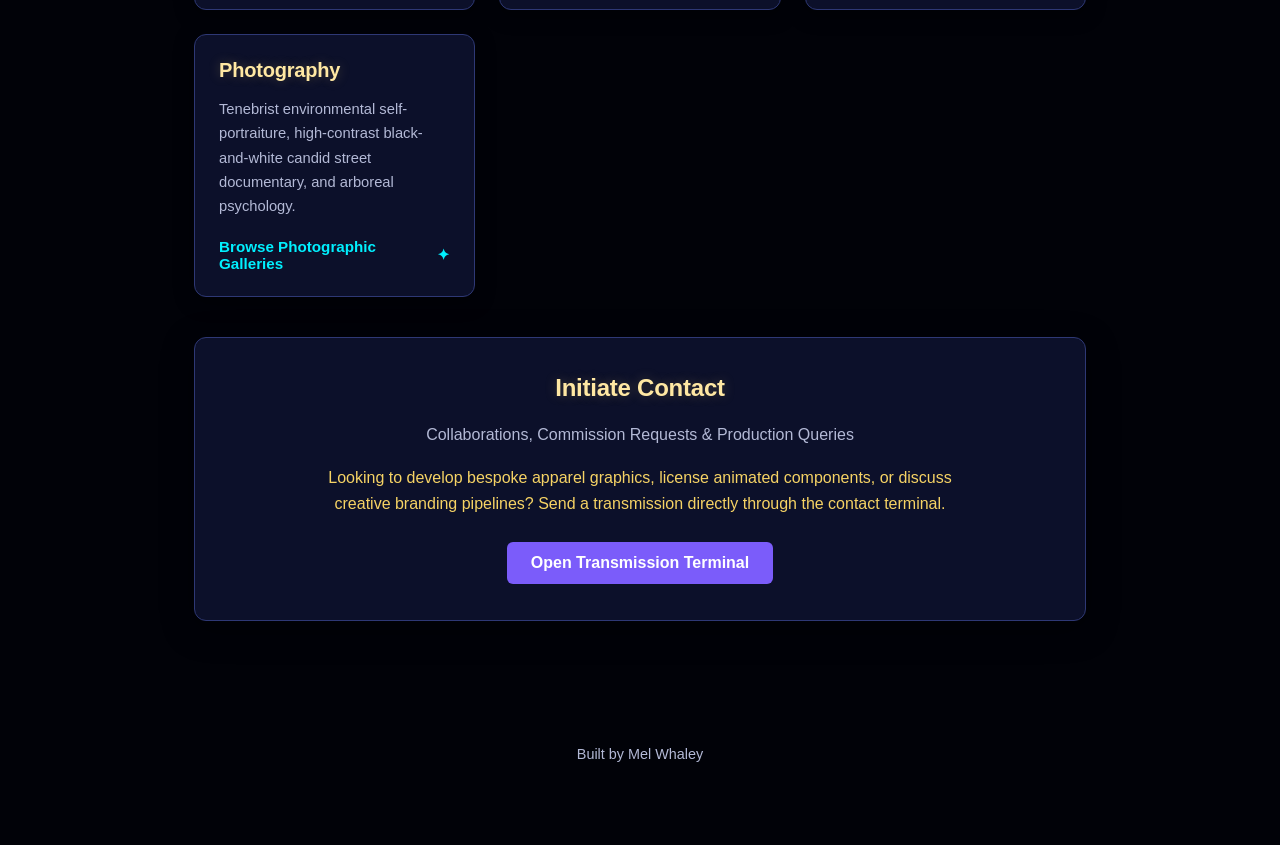
==== commit 48d4f120: "Complete iteration changed style.css to styles.css to match the class prompt and updated all pages." ====
--- a/index.html
+++ b/index.html
@@ -5,7 +5,7 @@
     <meta name="viewport" content="width=device-width, initial-scale=1.0">
     <title>TookStarz Designs - Multimedia Designer, Animator & Fabricator</title>
     <!-- Link your external stylesheet -->
-    <link rel="stylesheet" href="style.css">
+    <link rel="stylesheet" href="styles.css">
     <style>
         /* Homepage Hero & Portals Specific Styles */
         .hero-banner-container {
--- a/styles.css
+++ b/styles.css
@@ -0,0 +1,732 @@
+/* CSS by Mel Whaley */
+
+/* ==========================================================================
+   Space-Themed Color Palette & Variables
+   ========================================================================== */
+:root {
+  /* Surface & UI Accents */
+  --primary-color: #7B5CFA;        /* Deep Nebula Violet - buttons, active borders, focal accents */
+  --secondary-color: #12183A;      /* Midnight Surface - cards, navigation panels, elevated surfaces */
+  --secondary-border: #2E3875;     /* Subtle container outline to separate cards from the void */
+
+  /* Celestial Typography */
+  --text-color: #F6D365;           /* Warm Celestial Gold - primary body copy */
+  --text-heading: #FFE8A3;         /* Bright Starlight Gold - crisp headers */
+  --text-muted: #B3B9D6;           /* Soft Stardust Silver - subtitles, meta tags, and captions */
+
+  /* Cosmic Interactive States */
+  --link-color: #00F0FF;           /* Pulsar Cyan - high-contrast, luminous link text */
+  --link-hover-color: #FF5E8E;     /* Supernova Pink - energetic hover state */
+
+  /* Nebula Gradient Settings */
+  --nebula-tint: #1E2A78;          /* Deep royal blue accent from component controls */
+  --nebula-void: #010208;          /* Almost pure black void base */
+  --nebula-speed: 80s;             /* Animation loop duration */
+  --nebula-blur: 100px;            /* Vapor density */
+}
+
+/* ==========================================================================
+   Base Layout & Document Setup (Mobile-First)
+   ========================================================================== */
+*, *::before, *::after {
+  box-sizing: border-box;
+}
+
+html {
+  scroll-behavior: smooth;
+}
+
+html, body {
+  margin: 0;
+  padding: 0;
+  width: 100%;
+  min-height: 100%;
+  overflow-x: hidden;
+  background-color: var(--nebula-void);
+  font-family: -apple-system, BlinkMacSystemFont, "Segoe UI", Roboto, Helvetica, Arial, sans-serif;
+  color: var(--text-color);
+}
+
+/* Celestial Highlighting */
+::selection {
+  background: var(--primary-color);
+  color: #FFFFFF;
+}
+
+/* Custom Obsidian Scrollbar for Desktop Browsers */
+::-webkit-scrollbar {
+  width: 10px;
+}
+::-webkit-scrollbar-track {
+  background: var(--nebula-void);
+}
+::-webkit-scrollbar-thumb {
+  background: #1a224a;
+  border-radius: 5px;
+  border: 1px solid var(--secondary-border);
+}
+::-webkit-scrollbar-thumb:hover {
+  background: var(--primary-color);
+}
+
+/* ==========================================================================
+   Obsidian Nebula Animated Background (Persistent)
+   ========================================================================== */
+.nebula-container {
+  position: relative;
+  width: 100%;
+  min-height: 100vh;
+  background-color: var(--nebula-void);
+}
+
+.nebula-mesh {
+  position: fixed;
+  width: 200vw;
+  height: 200vh;
+  top: -50vh;
+  left: -50vw;
+  filter: blur(var(--nebula-blur));
+  background: 
+    radial-gradient(circle at 25% 25%, var(--nebula-tint) 0%, transparent 45%),
+    radial-gradient(circle at 75% 75%, #120458 0%, transparent 50%),
+    radial-gradient(circle at 50% 50%, #080B24 0%, var(--nebula-void) 70%),
+    radial-gradient(circle at 40% 80%, #1A0B2E 0%, transparent 40%),
+    radial-gradient(circle at 80% 20%, #050A30 0%, transparent 40%);
+  background-size: 100% 100%;
+  animation: rotateNebula var(--nebula-speed) linear infinite;
+  pointer-events: none;
+  z-index: 0;
+  will-change: transform;
+}
+
+@keyframes rotateNebula {
+  0% {
+    transform: rotate(0deg) scale(1);
+  }
+  50% {
+    transform: rotate(180deg) scale(1.1);
+  }
+  100% {
+    transform: rotate(360deg) scale(1);
+  }
+}
+
+/* Multi-layered CSS Starfield */
+.stars-layer-1,
+.stars-layer-2 {
+  position: fixed;
+  top: 0;
+  left: 0;
+  border-radius: 50%;
+  background: white;
+  z-index: 1;
+  pointer-events: none;
+}
+
+.stars-layer-1 {
+  width: 1px;
+  height: 1px;
+  box-shadow: 
+    5vw 12vh white, 14vw 48vh white, 22vw 85vh white, 31vw 24vh white,
+    42vw 63vh white, 53vw 15vh white, 64vw 78vh white, 75vw 35vh white,
+    83vw 90vh white, 92vw 18vh white, 18vw 92vh white, 37vw 5vh white,
+    60vw 52vh white, 88vw 60vh white, 48vw 38vh white, 70vw 95vh white,
+    12vw 34vh white, 28vw 65vh white, 72vw 10vh white, 82vw 45vh white;
+  animation: starTwinkle 3s ease-in-out infinite;
+}
+
+.stars-layer-2 {
+  width: 2px;
+  height: 2px;
+  box-shadow: 
+    9vw 30vh 0 0 white, 27vw 70vh 0 0 white, 45vw 20vh 0 0 white,
+    67vw 82vh 0 0 white, 85vw 28vh 0 0 white, 15vw 75vh 0 0 white,
+    55vw 60vh 0 0 white, 78vw 12vh 0 0 white, 95vw 88vh 0 0 white,
+    33vw 15vh 0 0 white, 62vw 42vh 0 0 white;
+  animation: starTwinkle 4.5s ease-in-out infinite reverse;
+}
+
+@keyframes starTwinkle {
+  0%, 100% {
+    opacity: 0.1;
+  }
+  50% {
+    opacity: 0.8;
+  }
+}
+
+/* ==========================================================================
+   Overall Page Layout (CSS Grid Architecture)
+   ========================================================================== */
+.content-wrapper {
+  position: relative;
+  z-index: 2;
+  width: 100%;
+  max-width: 940px;
+  margin: 0 auto;
+  padding: 1rem 1rem 3rem;
+  
+  /* CSS Grid Layout */
+  display: grid;
+  grid-template-columns: 1fr;
+  row-gap: 1.75rem;
+}
+
+header {
+  text-align: center;
+  margin-bottom: 0.5rem;
+}
+
+h1, h2, h3, h4, h5, h6 {
+  color: var(--text-heading);
+  text-shadow: 0 0 12px rgba(246, 211, 101, 0.25);
+  margin-top: 0;
+  letter-spacing: -0.01em;
+}
+
+h1 {
+  font-size: 1.85rem;
+}
+
+p {
+  line-height: 1.65;
+  color: var(--text-color);
+}
+
+.text-muted {
+  color: var(--text-muted);
+}
+
+/* ==========================================================================
+   Navigation Bar (Component: Flexbox)
+   ========================================================================== */
+nav {
+  position: sticky;
+  top: 0.75rem;
+  z-index: 100;
+  display: flex;
+  justify-content: center;
+}
+
+nav ul {
+  display: flex;
+  flex-wrap: wrap;
+  justify-content: center;
+  align-items: center;
+  list-style: none;
+  padding: 0.5rem 0.75rem;
+  margin: 0;
+  gap: 0.5rem;
+  background: rgba(18, 24, 58, 0.88);
+  border: 1px solid var(--secondary-border);
+  border-radius: 9999px;
+  backdrop-filter: blur(14px);
+  -webkit-backdrop-filter: blur(14px);
+  width: fit-content;
+  box-shadow: 0 4px 20px rgba(0, 0, 0, 0.4);
+}
+
+nav ul li a {
+  text-transform: capitalize;
+  font-size: 0.85rem;
+  padding: 0.35rem 0.6rem;
+  letter-spacing: 0.02em;
+}
+
+/* ==========================================================================
+   Anchor Links & Interactive Buttons
+   ========================================================================== */
+a {
+  color: var(--link-color);
+  text-decoration: none;
+  font-weight: 500;
+  transition: color 0.2s ease, text-shadow 0.2s ease;
+}
+
+a:hover {
+  color: var(--link-hover-color);
+  text-shadow: 0 0 8px rgba(255, 94, 142, 0.4);
+}
+
+.button-primary {
+  display: inline-block;
+  background-color: var(--primary-color);
+  color: #FFFFFF;
+  padding: 0.75rem 1.5rem;
+  border-radius: 6px;
+  border: none;
+  font-weight: 600;
+  cursor: pointer;
+  text-align: center;
+  transition: transform 0.15s ease, background-color 0.2s ease, box-shadow 0.2s ease;
+}
+
+.button-primary:hover {
+  background-color: #9275FF;
+  box-shadow: 0 0 16px rgba(123, 92, 250, 0.5);
+  transform: translateY(-1px);
+  color: #FFFFFF;
+}
+
+/* ==========================================================================
+   Cards & Layout Panels
+   ========================================================================== */
+.space-card {
+  background: rgba(18, 24, 58, 0.7);
+  border: 1px solid var(--secondary-border);
+  border-radius: 12px;
+  padding: 1.5rem 1.25rem;
+  backdrop-filter: blur(16px);
+  -webkit-backdrop-filter: blur(16px);
+  box-shadow: 0 8px 32px rgba(0, 0, 0, 0.37);
+  margin-bottom: 1.5rem;
+}
+
+/* ==========================================================================
+   CSS Horizontal Slide Galleries (Scroll-Snap & Cosmic Controls)
+   ========================================================================== */
+.gallery-container {
+  position: relative;
+  width: 100%;
+  max-width: 850px;
+  margin: 1.5rem auto;
+  border-radius: 12px;
+  overflow: hidden;
+  background: rgba(1, 2, 8, 0.75);
+  border: 1px solid var(--secondary-border);
+  box-shadow: 0 8px 24px rgba(0, 0, 0, 0.6);
+}
+
+.slider {
+  display: flex;
+  flex-direction: row;
+  overflow-x: auto;
+  scroll-snap-type: x mandatory;
+  scroll-behavior: smooth;
+  scrollbar-width: none;
+  -ms-overflow-style: none;
+  -webkit-overflow-scrolling: touch;
+}
+
+.slider::-webkit-scrollbar {
+  display: none;
+}
+
+.slide {
+  position: relative;
+  flex: 0 0 100%;
+  width: 100%;
+  scroll-snap-align: start;
+  scroll-snap-stop: always;
+  display: flex;
+  flex-direction: column;
+  align-items: center;
+  justify-content: center;
+  padding: 1rem 2.75rem;
+  box-sizing: border-box;
+}
+
+.slide img,
+.slide video {
+  width: 100%;
+  max-height: 280px;
+  object-fit: contain;
+  border-radius: 8px;
+  background: #000000;
+  border: 1px solid rgba(255, 255, 255, 0.08);
+}
+
+.slide-caption {
+  margin: 0.85rem 0 0;
+  font-size: 0.85rem;
+  color: var(--text-muted);
+  text-align: center;
+  line-height: 1.45;
+}
+
+.photo-slide-content {
+  display: flex;
+  flex-direction: column;
+  align-items: center;
+  gap: 0.75rem;
+  width: 100%;
+}
+
+.slide-title-tag {
+  color: var(--text-heading);
+  font-size: 1.05rem;
+  font-weight: 700;
+  letter-spacing: 0.05em;
+  margin-top: 0.5rem;
+}
+
+/* Side Navigation: Cosmic Star Buttons */
+.slider-arrow {
+  position: absolute;
+  top: 45%;
+  transform: translateY(-50%);
+  width: 2.25rem;
+  height: 2.25rem;
+  display: flex;
+  align-items: center;
+  justify-content: center;
+  background: rgba(18, 24, 58, 0.85);
+  border: 1px solid var(--secondary-border);
+  color: var(--text-heading);
+  border-radius: 50%;
+  text-decoration: none;
+  cursor: pointer;
+  z-index: 5;
+  transition: all 0.25s cubic-bezier(0.4, 0, 0.2, 1);
+  user-select: none;
+  box-shadow: 0 4px 12px rgba(0, 0, 0, 0.5);
+}
+
+.cosmic-icon {
+  font-size: 1.1rem;
+  line-height: 1;
+  display: inline-block;
+  transition: transform 0.25s ease, text-shadow 0.25s ease;
+}
+
+.slider-arrow.prev {
+  left: 0.5rem;
+}
+
+.slider-arrow.next {
+  right: 0.5rem;
+}
+
+.slider-arrow:hover,
+.slider-arrow:focus {
+  background: var(--secondary-color);
+  border-color: var(--text-heading);
+  box-shadow: 0 0 16px rgba(246, 211, 101, 0.4), inset 0 0 8px rgba(123, 92, 250, 0.3);
+  transform: translateY(-50%) scale(1.08);
+}
+
+.slider-arrow.prev:hover .cosmic-icon {
+  transform: scale(1.25) rotate(-15deg);
+  text-shadow: 0 0 10px var(--text-heading), 0 0 20px var(--link-color);
+}
+
+.slider-arrow.next:hover .cosmic-icon {
+  transform: scale(1.25) rotate(15deg);
+  text-shadow: 0 0 10px var(--text-heading), 0 0 20px var(--link-color);
+}
+
+/* ==========================================================================
+   Fine Art Showcase Frames
+   ========================================================================== */
+.art-showcase-frame {
+  display: flex;
+  justify-content: center;
+  align-items: center;
+  padding: 0.75rem;
+  margin: 1.5rem 0;
+  background: rgba(0, 0, 0, 0.4);
+  border: 1px solid var(--secondary-border);
+  border-radius: 12px;
+  box-shadow: 0 0 24px rgba(123, 92, 250, 0.25), inset 0 0 20px rgba(0, 0, 0, 0.6);
+}
+
+.art-showcase-frame img {
+  max-width: 100%;
+  height: auto;
+  max-height: 600px;
+  object-fit: contain;
+  border-radius: 8px;
+  box-shadow: 0 8px 32px rgba(0, 0, 0, 0.8);
+  transition: transform 0.3s ease, box-shadow 0.3s ease;
+}
+
+.art-showcase-frame img:hover {
+  transform: scale(1.015);
+  box-shadow: 0 0 28px rgba(0, 240, 255, 0.35), 0 12px 40px rgba(0, 0, 0, 0.9);
+}
+
+/* ==========================================================================
+   Home Portals, Badges & Responsive Video Embeds
+   ========================================================================== */
+.portal-grid {
+  display: grid;
+  grid-template-columns: 1fr;
+  gap: 1.25rem;
+  margin-top: 1.25rem;
+}
+
+.portal-card {
+  background: rgba(18, 24, 58, 0.7);
+  border: 1px solid var(--secondary-border);
+  border-radius: 12px;
+  padding: 1.25rem;
+  display: flex;
+  flex-direction: column;
+  justify-content: space-between;
+  transition: all 0.3s cubic-bezier(0.4, 0, 0.2, 1);
+  position: relative;
+  overflow: hidden;
+  box-shadow: 0 4px 20px rgba(0, 0, 0, 0.4);
+}
+
+.portal-card:hover {
+  transform: translateY(-3px);
+  border-color: var(--link-color);
+  box-shadow: 0 0 24px rgba(0, 240, 255, 0.25), 0 8px 32px rgba(0, 0, 0, 0.6);
+}
+
+.portal-card h3 {
+  margin-bottom: 0.5rem;
+  font-size: 1.15rem;
+}
+
+.portal-card p {
+  font-size: 0.9rem;
+  color: var(--text-muted);
+  margin-bottom: 1rem;
+}
+
+.portal-link {
+  font-size: 0.9rem;
+  font-weight: 600;
+  display: inline-flex;
+  align-items: center;
+  gap: 0.4rem;
+}
+
+.skills-row {
+  display: flex;
+  flex-wrap: wrap;
+  gap: 0.5rem;
+  margin-top: 1rem;
+}
+
+.skill-pill {
+  background: rgba(1, 2, 8, 0.6);
+  border: 1px solid var(--secondary-border);
+  color: var(--text-heading);
+  padding: 0.3rem 0.75rem;
+  border-radius: 9999px;
+  font-size: 0.8rem;
+  letter-spacing: 0.03em;
+}
+
+.identity-badge-container {
+  display: flex;
+  justify-content: center;
+  margin: 0.75rem 0 1.5rem 0;
+}
+
+.identity-badge {
+  background: rgba(123, 92, 250, 0.15);
+  border: 1px solid var(--primary-color);
+  color: var(--text-heading);
+  padding: 0.45rem 1.15rem;
+  border-radius: 9999px;
+  font-size: 0.85rem;
+  font-weight: 700;
+  letter-spacing: 0.18em;
+  text-shadow: 0 0 10px rgba(246, 211, 101, 0.5);
+  box-shadow: 0 0 20px rgba(123, 92, 250, 0.3);
+}
+
+.video-embed-container {
+  position: relative;
+  width: 100%;
+  padding-bottom: 56.25%; /* 16:9 Aspect Ratio */
+  height: 0;
+  overflow: hidden;
+  border-radius: 12px;
+  border: 1px solid var(--secondary-border);
+  box-shadow: 0 0 24px rgba(123, 92, 250, 0.3), 0 8px 32px rgba(0, 0, 0, 0.7);
+  margin: 1.5rem 0;
+  background: #000000;
+}
+
+.video-embed-container iframe {
+  position: absolute;
+  top: 0;
+  left: 0;
+  width: 100%;
+  height: 100%;
+  border: 0;
+}
+
+/* Social & Professional Pill Buttons */
+.social-links-grid {
+  display: flex;
+  flex-wrap: wrap;
+  gap: 0.75rem;
+  margin-top: 0.75rem;
+}
+
+.cosmic-link-button {
+  display: inline-flex;
+  align-items: center;
+  gap: 0.5rem;
+  padding: 0.55rem 1.15rem;
+  background: rgba(18, 24, 58, 0.6);
+  border: 1px solid var(--secondary-border);
+  border-radius: 9999px;
+  color: var(--link-color);
+  text-decoration: none;
+  font-size: 0.9rem;
+  font-weight: 600;
+  transition: all 0.25s ease;
+  box-shadow: 0 4px 14px rgba(0, 0, 0, 0.4);
+}
+
+.cosmic-link-button:hover {
+  background: rgba(0, 240, 255, 0.15);
+  border-color: var(--link-color);
+  transform: translateY(-2px);
+  box-shadow: 0 0 18px rgba(0, 240, 255, 0.45);
+  color: #ffffff;
+}
+
+/* ==========================================================================
+   Contact Form Styles
+   ========================================================================== */
+.contact-form {
+  display: flex;
+  flex-direction: column;
+  gap: 1.25rem;
+}
+
+.form-group {
+  display: flex;
+  flex-direction: column;
+  gap: 0.5rem;
+}
+
+.form-group label {
+  color: var(--text-heading);
+  font-size: 0.95rem;
+  font-weight: 500;
+}
+
+.form-group input,
+.form-group textarea {
+  width: 100%;
+  padding: 0.75rem 1rem;
+  background: rgba(1, 2, 8, 0.6);
+  border: 1px solid var(--secondary-border);
+  border-radius: 8px;
+  color: #FFFFFF;
+  font-family: inherit;
+  font-size: 1rem;
+  outline: none;
+  transition: border-color 0.2s ease, box-shadow 0.2s ease;
+}
+
+.form-group input:focus,
+.form-group textarea:focus {
+  border-color: var(--link-color);
+  box-shadow: 0 0 10px rgba(0, 240, 255, 0.25);
+}
+
+.form-group input::placeholder,
+.form-group textarea::placeholder {
+  color: rgba(179, 185, 214, 0.5);
+}
+
+/* Project Detail Lists */
+.project-details-list {
+  list-style: disc;
+  padding-left: 1.5rem;
+  margin: 1.25rem 0;
+  display: flex;
+  flex-direction: column;
+  gap: 0.85rem;
+}
+
+.project-details-list li {
+  line-height: 1.6;
+  color: var(--text-color);
+}
+
+.project-details-list strong {
+  color: var(--text-heading);
+}
+
+/* ==========================================================================
+   Footer
+   ========================================================================== */
+footer {
+  margin-top: 3rem;
+  font-size: 0.9rem;
+  text-align: center;
+}
+
+/* ==========================================================================
+   Media Queries: Visible Layout Adaptation for Tablets & Desktops
+   ========================================================================== */
+@media (min-width: 769px) {
+  .content-wrapper {
+    padding: 2rem 1.5rem 4rem;
+    row-gap: 2.25rem;
+  }
+
+  h1 {
+    font-size: 2.35rem;
+  }
+
+  nav {
+    top: 1rem;
+  }
+
+  nav ul {
+    gap: 1.5rem;
+    padding: 0.75rem 1.75rem;
+  }
+
+  nav ul li a {
+    font-size: 1rem;
+  }
+
+  .space-card {
+    padding: 2.25rem 2rem;
+  }
+
+  /* Grid expands to 2 columns on larger screens */
+  .portal-grid {
+    grid-template-columns: repeat(2, 1fr);
+    gap: 1.5rem;
+  }
+
+  .slide {
+    padding: 1.25rem 3.5rem;
+  }
+
+  .slide img,
+  .slide video {
+    max-height: 440px;
+  }
+
+  .slider-arrow {
+    width: 2.75rem;
+    height: 2.75rem;
+  }
+
+  .slider-arrow.prev {
+    left: 0.75rem;
+  }
+
+  .slider-arrow.next {
+    right: 0.75rem;
+  }
+}
+
+/* ==========================================================================
+   Accessibility: Reduced Motion
+   ========================================================================== */
+@media (prefers-reduced-motion: reduce) {
+  .nebula-mesh,
+  .stars-layer-1,
+  .stars-layer-2 {
+    animation: none;
+  }
+  .slider {
+    scroll-behavior: auto;
+  }
+}
